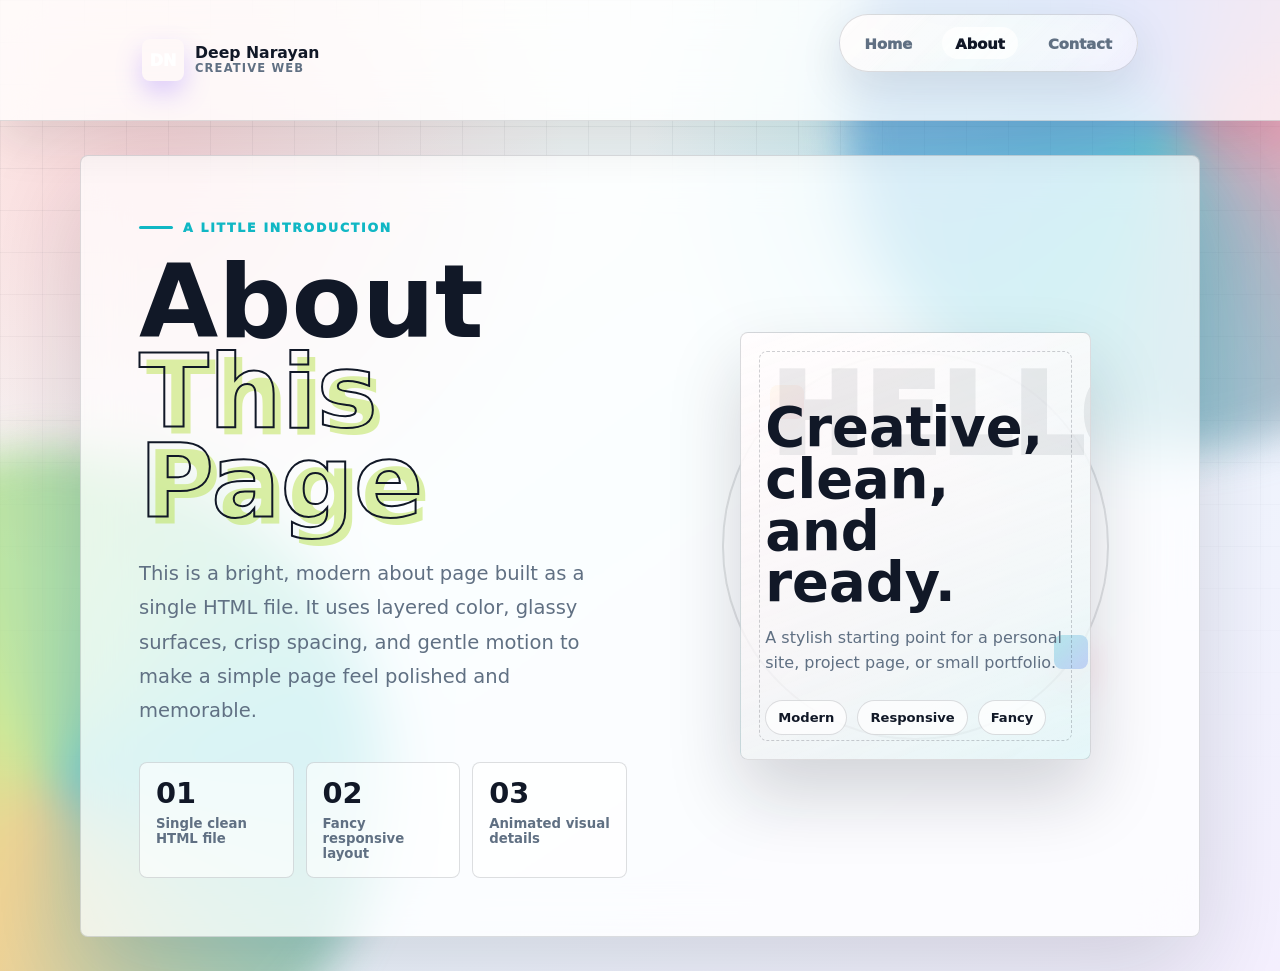
==== about.html @ 9acb0575 "Main header added on About and Contact page" ====
<!DOCTYPE html>
<html lang="en">
<head>
  <meta charset="UTF-8" />
  <meta name="viewport" content="width=device-width, initial-scale=1.0" />
  <title>About</title>
  <style>
    :root {
      --ink: #111827;
      --muted: #607083;
      --paper: #fffaf2;
      --rose: #ff5f7e;
      --cyan: #10b7c4;
      --lime: #b6df45;
      --amber: #f6b13d;
      --indigo: #5b67f1;
      --line: rgba(17, 24, 39, 0.14);
    }

    * {
      box-sizing: border-box;
    }

    body {
      margin: 0;
      min-height: 100vh;
      color: var(--ink);
      font-family: Inter, ui-sans-serif, system-ui, -apple-system, BlinkMacSystemFont, "Segoe UI", sans-serif;
      background:
        radial-gradient(circle at 12% 18%, rgba(255, 95, 126, 0.22), transparent 30%),
        radial-gradient(circle at 82% 12%, rgba(16, 183, 196, 0.24), transparent 30%),
        linear-gradient(145deg, #fffaf2 0%, #eefaff 48%, #f5f0ff 100%);
      overflow-x: hidden;
    }

    .page {
      position: relative;
      min-height: 100vh;
      padding: 34px;
      isolation: isolate;
    }

    .site-header {
      position: sticky;
      top: 0;
      z-index: 20;
      width: 100vw;
      margin: -34px calc(50% - 50vw) 34px;
      display: flex;
      align-items: center;
      justify-content: space-between;
      gap: 18px;
      padding: 14px max(22px, calc((100vw - 1040px) / 2 + 22px));
      border-bottom: 1px solid rgba(16, 24, 33, 0.14);
      background: rgba(255, 255, 255, 0.76);
      box-shadow: 0 18px 50px rgba(16, 24, 33, 0.12);
      backdrop-filter: blur(20px);
      transition: padding 220ms ease, background 220ms ease, box-shadow 220ms ease;
    }

    .site-header.is-scrolled {
      padding-top: 8px;
      padding-bottom: 8px;
      background: rgba(255, 255, 255, 0.88);
      box-shadow: 0 12px 34px rgba(16, 24, 33, 0.10);
    }

    .site-header.is-scrolled .logo-mark {
      width: 36px;
      height: 36px;
    }

    .site-header.is-scrolled .main-nav a {
      min-height: 34px;
    }

    .logo {
      display: inline-flex;
      align-items: center;
      gap: 11px;
      color: var(--ink);
      font-weight: 950;
      text-decoration: none;
      white-space: nowrap;
    }

    .logo-mark {
      width: 42px;
      height: 42px;
      display: grid;
      place-items: center;
      border-radius: 8px;
      color: #ffffff;
      font-size: 1rem;
      font-weight: 950;
      background:
        linear-gradient(135deg, rgba(255, 255, 255, 0.28), transparent 46%),
        linear-gradient(135deg, var(--coral), var(--plum));
      box-shadow: 0 12px 26px rgba(124, 77, 255, 0.26);
    }

    .logo-text {
      display: grid;
      gap: 2px;
      line-height: 1;
    }

    .logo-text strong {
      font-size: 0.98rem;
    }

    .logo-text span {
      color: var(--muted);
      font-size: 0.72rem;
      font-weight: 800;
      letter-spacing: 0.10em;
      text-transform: uppercase;
    }

    .main-nav {
      position: relative;
      display: flex;
      align-items: center;
      gap: 7px;
      padding: 7px;
      border-radius: 999px;
      background:
        linear-gradient(135deg, rgba(255, 255, 255, 0.88), rgba(255, 255, 255, 0.52)),
        linear-gradient(135deg, rgba(255, 107, 95, 0.12), rgba(17, 166, 154, 0.12), rgba(124, 77, 255, 0.12));
    }

    .main-nav a {
      position: relative;
      z-index: 1;
      display: inline-flex;
      align-items: center;
      justify-content: center;
      min-height: 42px;
      padding: 0 18px;
      border-radius: 999px;
      color: var(--muted);
      font-size: 0.92rem;
      font-weight: 950;
      text-decoration: none;
      overflow: hidden;
      transition: color 180ms ease, transform 180ms ease, min-height 220ms ease;
    }

    .main-nav a::before {
      content: "";
      position: absolute;
      inset: 5px;
      z-index: -1;
      border-radius: inherit;
      background: rgba(255, 255, 255, 0.72);
      opacity: 0;
      transform: scale(0.78);
      transition: opacity 180ms ease, transform 180ms ease;
    }

    .main-nav a::after {
      content: "";
      position: absolute;
      left: 50%;
      bottom: 7px;
      width: 18px;
      height: 3px;
      border-radius: 999px;
      background: linear-gradient(90deg, var(--coral), var(--gold), var(--teal));
      opacity: 0;
      transform: translateX(-50%) scaleX(0.35);
      transition: opacity 180ms ease, transform 180ms ease;
    }

    .main-nav a:hover {
      color: var(--ink);
      transform: translateY(-2px);
    }

    .main-nav a:hover::before,
    .main-nav a.active::before {
      opacity: 1;
      transform: scale(1);
    }

    .main-nav a:hover::after,
    .main-nav a.active::after {
      opacity: 1;
      transform: translateX(-50%) scaleX(1);
    }

    .main-nav a.active {
      color: var(--ink);
    }

    .page::before {
      content: "";
      position: fixed;
      inset: 0;
      z-index: -3;
      background-image:
        linear-gradient(rgba(17, 24, 39, 0.06) 1px, transparent 1px),
        linear-gradient(90deg, rgba(17, 24, 39, 0.06) 1px, transparent 1px);
      background-size: 42px 42px;
      mask-image: linear-gradient(to bottom, black, transparent 88%);
    }

    .glow {
      position: fixed;
      z-index: -2;
      width: 52vw;
      min-width: 420px;
      height: 52vw;
      min-height: 420px;
      border-radius: 50%;
      filter: blur(22px);
      opacity: 0.55;
      animation: pulse 8s ease-in-out infinite;
    }

    .glow.one {
      top: -24%;
      right: -18%;
      background: conic-gradient(from 90deg, var(--rose), var(--cyan), var(--indigo), var(--rose));
    }

    .glow.two {
      left: -22%;
      bottom: -24%;
      background: conic-gradient(from 200deg, var(--amber), var(--lime), var(--cyan), var(--amber));
      animation-delay: -3s;
    }

    .wrap {
      width: min(1120px, 100%);
      margin: 0 auto;
    }

    nav {
      display: flex;
      align-items: center;
      justify-content: space-between;
      gap: 18px;
      margin-bottom: 34px;
      padding: 14px 16px;
      border: 1px solid var(--line);
      border-radius: 8px;
      background: rgba(255, 255, 255, 0.66);
      backdrop-filter: blur(18px);
      box-shadow: 0 16px 46px rgba(17, 24, 39, 0.10);
    }

    .brand {
      display: inline-flex;
      align-items: center;
      gap: 10px;
      font-weight: 950;
      text-decoration: none;
      color: var(--ink);
    }

    .mark {
      width: 36px;
      height: 36px;
      display: grid;
      place-items: center;
      border-radius: 8px;
      color: white;
      background: linear-gradient(135deg, var(--rose), var(--indigo));
      box-shadow: 0 10px 24px rgba(91, 103, 241, 0.28);
    }

    .nav-link {
      color: var(--muted);
      font-weight: 800;
      text-decoration: none;
    }

    .hero {
      display: grid;
      grid-template-columns: 1.04fr 0.96fr;
      gap: clamp(26px, 5vw, 72px);
      align-items: center;
      min-height: calc(100vh - 136px);
      padding: clamp(24px, 5vw, 58px);
      border: 1px solid var(--line);
      border-radius: 8px;
      background: rgba(255, 255, 255, 0.72);
      box-shadow: 0 34px 100px rgba(17, 24, 39, 0.16);
      backdrop-filter: blur(24px);
    }

    .eyebrow {
      display: inline-flex;
      align-items: center;
      gap: 10px;
      margin: 0 0 22px;
      color: var(--cyan);
      font-size: 0.78rem;
      font-weight: 950;
      letter-spacing: 0.14em;
      text-transform: uppercase;
    }

    .eyebrow::before {
      content: "";
      width: 34px;
      height: 3px;
      border-radius: 999px;
      background: currentColor;
    }

    h1 {
      margin: 0;
      max-width: 700px;
      font-size: clamp(3.4rem, 8vw, 7.7rem);
      line-height: 0.88;
      letter-spacing: 0;
    }

    h1 span {
      display: block;
      color: transparent;
      -webkit-text-stroke: 2px var(--ink);
      text-shadow: 7px 7px 0 rgba(182, 223, 69, 0.48);
    }

    .lead {
      max-width: 620px;
      margin: 30px 0 0;
      color: var(--muted);
      font-size: clamp(1rem, 1.7vw, 1.22rem);
      line-height: 1.75;
    }

    .stats {
      display: grid;
      grid-template-columns: repeat(3, 1fr);
      gap: 12px;
      margin-top: 34px;
      max-width: 590px;
    }

    .stat {
      min-height: 92px;
      padding: 16px;
      border: 1px solid var(--line);
      border-radius: 8px;
      background: rgba(255, 255, 255, 0.62);
    }

    .stat strong {
      display: block;
      font-size: 1.8rem;
      line-height: 1;
    }

    .stat span {
      display: block;
      margin-top: 8px;
      color: var(--muted);
      font-size: 0.83rem;
      font-weight: 700;
    }

    .portrait {
      position: relative;
      min-height: 500px;
      display: grid;
      place-items: center;
    }

    .orbital {
      position: absolute;
      width: min(86%, 420px);
      aspect-ratio: 1;
      border: 2px solid rgba(17, 24, 39, 0.12);
      border-radius: 50%;
      animation: rotate 18s linear infinite;
    }

    .orbital::before,
    .orbital::after {
      content: "";
      position: absolute;
      width: 34px;
      height: 34px;
      border-radius: 8px;
      background: linear-gradient(135deg, var(--amber), var(--rose));
      box-shadow: 0 16px 34px rgba(255, 95, 126, 0.24);
    }

    .orbital::before {
      top: 8%;
      left: 12%;
    }

    .orbital::after {
      right: 5%;
      bottom: 18%;
      background: linear-gradient(135deg, var(--cyan), var(--indigo));
    }

    .profile {
      position: relative;
      width: min(78%, 360px);
      aspect-ratio: 0.82;
      padding: 24px;
      border: 1px solid var(--line);
      border-radius: 8px;
      background:
        linear-gradient(160deg, rgba(255, 255, 255, 0.96), rgba(255, 255, 255, 0.58)),
        linear-gradient(135deg, rgba(255, 95, 126, 0.28), rgba(16, 183, 196, 0.26));
      box-shadow: 0 34px 72px rgba(17, 24, 39, 0.18);
      overflow: hidden;
    }

    .profile::before {
      content: "";
      position: absolute;
      inset: 18px;
      border: 1px dashed rgba(17, 24, 39, 0.20);
      border-radius: 8px;
    }

    .profile-content {
      position: relative;
      height: 100%;
      display: flex;
      flex-direction: column;
      justify-content: flex-end;
    }

    .hello {
      position: absolute;
      top: 12px;
      left: 4px;
      font-size: clamp(4.2rem, 11vw, 7rem);
      font-weight: 950;
      line-height: 0.84;
      color: rgba(17, 24, 39, 0.08);
    }

    .profile h2 {
      position: relative;
      margin: 0;
      font-size: clamp(2rem, 5vw, 3.4rem);
      line-height: 0.95;
    }

    .profile p {
      position: relative;
      margin: 16px 0 0;
      color: var(--muted);
      line-height: 1.6;
    }

    .chips {
      display: flex;
      flex-wrap: wrap;
      gap: 10px;
      margin-top: 24px;
    }

    .chip {
      padding: 9px 12px;
      border: 1px solid rgba(17, 24, 39, 0.14);
      border-radius: 999px;
      background: rgba(255, 255, 255, 0.74);
      color: var(--ink);
      font-size: 0.82rem;
      font-weight: 850;
    }

    @keyframes pulse {
      0%, 100% { transform: translate3d(0, 0, 0) scale(1); }
      50% { transform: translate3d(20px, -18px, 0) scale(1.04); }
    }

    @keyframes rotate {
      to { transform: rotate(360deg); }
    }

    @media (max-width: 860px) {
      .page {
        padding: 22px;
      }

      .site-header {
        width: 100vw;
        margin: -22px calc(50% - 50vw) 22px;
        padding: 12px 22px;
      }

      .hero {
        grid-template-columns: 1fr;
        min-height: auto;
      }

      .portrait {
        order: -1;
        min-height: 360px;
      }
    }

    @media (max-width: 560px) {

      .site-header {
        align-items: stretch;
        flex-direction: column;
      }

      .main-nav {
        width: 100%;
        justify-content: space-between;
      }

      .main-nav a {
        flex: 1;
        min-height: 40px;
        padding: 0 10px;
      }
      nav {
        align-items: flex-start;
        flex-direction: column;
      }

      .hero {
        padding: 24px;
      }

      h1 span {
        -webkit-text-stroke-width: 1px;
        text-shadow: 5px 5px 0 rgba(182, 223, 69, 0.48);
      }

      .stats {
        grid-template-columns: 1fr;
      }

      .portrait {
        min-height: 300px;
      }
    }
  </style>
</head>
<body>
  <main class="page">

    <header class="site-header" aria-label="Site header">
      <a class="logo" href="index.html" aria-label="Go to home page">
        <span class="logo-mark">DN</span>
        <span class="logo-text"><strong>Deep Narayan</strong><span>Creative Web</span></span>
      </a>
      <nav class="main-nav" aria-label="Main navigation">
        <a href="index.html">Home</a>
        <a class="active" aria-current="page" href="about.html">About</a>
        <a href="contact.html">Contact</a>
      </nav>
    </header>
    <div class="glow one"></div>
    <div class="glow two"></div>

    <div class="wrap">

      <section class="hero" aria-label="About this page">
        <div class="copy">
          <p class="eyebrow">A little introduction</p>
          <h1>About <span>This Page</span></h1>
          <p class="lead">
            This is a bright, modern about page built as a single HTML file. It uses layered color, glassy surfaces, crisp spacing, and gentle motion to make a simple page feel polished and memorable.
          </p>

          <div class="stats" aria-label="Page highlights">
            <div class="stat"><strong>01</strong><span>Single clean HTML file</span></div>
            <div class="stat"><strong>02</strong><span>Fancy responsive layout</span></div>
            <div class="stat"><strong>03</strong><span>Animated visual details</span></div>
          </div>
        </div>

        <div class="portrait" aria-hidden="true">
          <div class="orbital"></div>
          <div class="profile">
            <div class="profile-content">
              <div class="hello">HELLO</div>
              <h2>Creative, clean, and ready.</h2>
              <p>A stylish starting point for a personal site, project page, or small portfolio.</p>
              <div class="chips">
                <span class="chip">Modern</span>
                <span class="chip">Responsive</span>
                <span class="chip">Fancy</span>
              </div>
            </div>
          </div>
        </div>
      </section>
    </div>
  </main>

  <script>
    const siteHeader = document.querySelector('.site-header');

    function updateHeaderSize() {
      siteHeader.classList.toggle('is-scrolled', window.scrollY > 16);
    }

    updateHeaderSize();
    window.addEventListener('scroll', updateHeaderSize, { passive: true });
  </script>
</body>
</html>
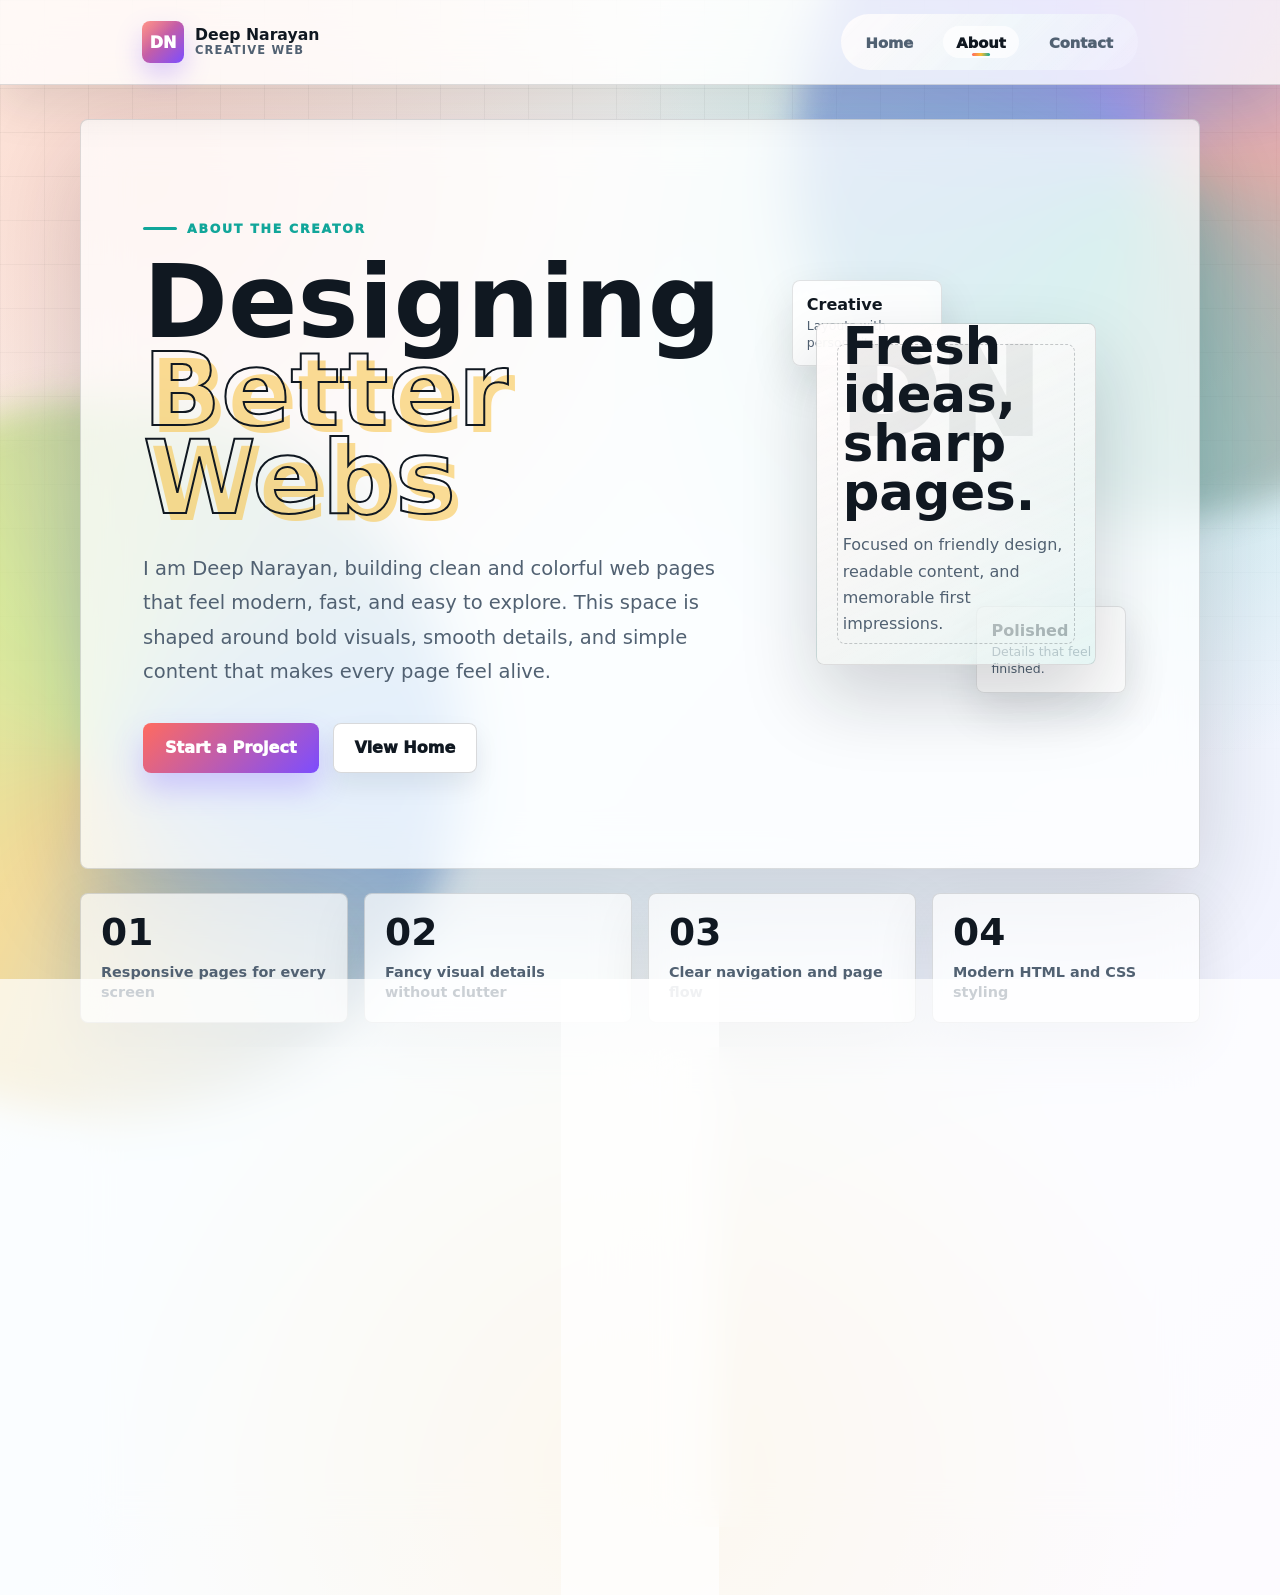
==== commit 4d69addc: "About page redesign" ====
--- a/about.html
+++ b/about.html
@@ -3,22 +3,28 @@
 <head>
   <meta charset="UTF-8" />
   <meta name="viewport" content="width=device-width, initial-scale=1.0" />
-  <title>About</title>
+  <title>About | Deep Narayan</title>
   <style>
     :root {
-      --ink: #111827;
-      --muted: #607083;
-      --paper: #fffaf2;
-      --rose: #ff5f7e;
-      --cyan: #10b7c4;
-      --lime: #b6df45;
-      --amber: #f6b13d;
-      --indigo: #5b67f1;
-      --line: rgba(17, 24, 39, 0.14);
+      --ink: #101821;
+      --muted: #516172;
+      --coral: #ff6b5f;
+      --teal: #11a69a;
+      --gold: #f8bd35;
+      --blue: #2f80ed;
+      --plum: #7c4dff;
+      --leaf: #b6df45;
+      --shadow: rgba(16, 24, 33, 0.18);
+      --line: rgba(16, 24, 33, 0.14);
     }
 
     * {
       box-sizing: border-box;
+    }
+
+    html {
+      min-height: 100%;
+      background: #fff7e8;
     }
 
     body {
@@ -27,9 +33,10 @@
       color: var(--ink);
       font-family: Inter, ui-sans-serif, system-ui, -apple-system, BlinkMacSystemFont, "Segoe UI", sans-serif;
       background:
-        radial-gradient(circle at 12% 18%, rgba(255, 95, 126, 0.22), transparent 30%),
-        radial-gradient(circle at 82% 12%, rgba(16, 183, 196, 0.24), transparent 30%),
-        linear-gradient(145deg, #fffaf2 0%, #eefaff 48%, #f5f0ff 100%);
+        radial-gradient(circle at 12% 12%, rgba(255, 107, 95, 0.22), transparent 30%),
+        radial-gradient(circle at 88% 15%, rgba(17, 166, 154, 0.24), transparent 30%),
+        radial-gradient(circle at 50% 92%, rgba(248, 189, 53, 0.28), transparent 35%),
+        linear-gradient(135deg, #fff8ec 0%, #edf9ff 46%, #f8f1ff 100%);
       overflow-x: hidden;
     }
 
@@ -197,96 +204,58 @@
       content: "";
       position: fixed;
       inset: 0;
+      z-index: -4;
+      background-image:
+        linear-gradient(rgba(16, 24, 33, 0.06) 1px, transparent 1px),
+        linear-gradient(90deg, rgba(16, 24, 33, 0.06) 1px, transparent 1px);
+      background-size: 44px 44px;
+      mask-image: linear-gradient(to bottom, rgba(0, 0, 0, 0.85), transparent 90%);
+    }
+
+    .color-wash {
+      position: fixed;
       z-index: -3;
-      background-image:
-        linear-gradient(rgba(17, 24, 39, 0.06) 1px, transparent 1px),
-        linear-gradient(90deg, rgba(17, 24, 39, 0.06) 1px, transparent 1px);
-      background-size: 42px 42px;
-      mask-image: linear-gradient(to bottom, black, transparent 88%);
-    }
-
-    .glow {
-      position: fixed;
-      z-index: -2;
-      width: 52vw;
-      min-width: 420px;
-      height: 52vw;
-      min-height: 420px;
+      width: 56vw;
+      min-width: 430px;
+      height: 56vw;
+      min-height: 430px;
       border-radius: 50%;
-      filter: blur(22px);
-      opacity: 0.55;
-      animation: pulse 8s ease-in-out infinite;
-    }
-
-    .glow.one {
-      top: -24%;
+      filter: blur(18px);
+      opacity: 0.48;
+      animation: breathe 9s ease-in-out infinite;
+    }
+
+    .color-wash.one {
+      top: -22%;
       right: -18%;
-      background: conic-gradient(from 90deg, var(--rose), var(--cyan), var(--indigo), var(--rose));
-    }
-
-    .glow.two {
-      left: -22%;
+      background: conic-gradient(from 90deg, var(--coral), var(--teal), var(--plum), var(--coral));
+    }
+
+    .color-wash.two {
       bottom: -24%;
-      background: conic-gradient(from 200deg, var(--amber), var(--lime), var(--cyan), var(--amber));
-      animation-delay: -3s;
-    }
-
-    .wrap {
+      left: -20%;
+      background: conic-gradient(from 210deg, var(--gold), var(--leaf), var(--blue), var(--gold));
+      animation-delay: -4s;
+    }
+
+    .about-shell {
       width: min(1120px, 100%);
       margin: 0 auto;
-    }
-
-    nav {
-      display: flex;
+      display: grid;
+      gap: 24px;
+    }
+
+    .hero-panel {
+      display: grid;
+      grid-template-columns: 1.03fr 0.97fr;
+      gap: clamp(28px, 5vw, 70px);
       align-items: center;
-      justify-content: space-between;
-      gap: 18px;
-      margin-bottom: 34px;
-      padding: 14px 16px;
+      min-height: calc(100vh - 150px);
+      padding: clamp(28px, 5vw, 62px);
       border: 1px solid var(--line);
       border-radius: 8px;
-      background: rgba(255, 255, 255, 0.66);
-      backdrop-filter: blur(18px);
-      box-shadow: 0 16px 46px rgba(17, 24, 39, 0.10);
-    }
-
-    .brand {
-      display: inline-flex;
-      align-items: center;
-      gap: 10px;
-      font-weight: 950;
-      text-decoration: none;
-      color: var(--ink);
-    }
-
-    .mark {
-      width: 36px;
-      height: 36px;
-      display: grid;
-      place-items: center;
-      border-radius: 8px;
-      color: white;
-      background: linear-gradient(135deg, var(--rose), var(--indigo));
-      box-shadow: 0 10px 24px rgba(91, 103, 241, 0.28);
-    }
-
-    .nav-link {
-      color: var(--muted);
-      font-weight: 800;
-      text-decoration: none;
-    }
-
-    .hero {
-      display: grid;
-      grid-template-columns: 1.04fr 0.96fr;
-      gap: clamp(26px, 5vw, 72px);
-      align-items: center;
-      min-height: calc(100vh - 136px);
-      padding: clamp(24px, 5vw, 58px);
-      border: 1px solid var(--line);
-      border-radius: 8px;
-      background: rgba(255, 255, 255, 0.72);
-      box-shadow: 0 34px 100px rgba(17, 24, 39, 0.16);
+      background: rgba(255, 255, 255, 0.74);
+      box-shadow: 0 34px 100px var(--shadow);
       backdrop-filter: blur(24px);
     }
 
@@ -295,7 +264,7 @@
       align-items: center;
       gap: 10px;
       margin: 0 0 22px;
-      color: var(--cyan);
+      color: var(--teal);
       font-size: 0.78rem;
       font-weight: 950;
       letter-spacing: 0.14em;
@@ -312,9 +281,9 @@
 
     h1 {
       margin: 0;
-      max-width: 700px;
-      font-size: clamp(3.4rem, 8vw, 7.7rem);
-      line-height: 0.88;
+      max-width: 720px;
+      font-size: clamp(3.7rem, 8vw, 7.8rem);
+      line-height: 0.86;
       letter-spacing: 0;
     }
 
@@ -322,7 +291,7 @@
       display: block;
       color: transparent;
       -webkit-text-stroke: 2px var(--ink);
-      text-shadow: 7px 7px 0 rgba(182, 223, 69, 0.48);
+      text-shadow: 7px 7px 0 rgba(248, 189, 53, 0.52);
     }
 
     .lead {
@@ -333,152 +302,256 @@
       line-height: 1.75;
     }
 
-    .stats {
-      display: grid;
-      grid-template-columns: repeat(3, 1fr);
-      gap: 12px;
+    .actions {
+      display: flex;
+      flex-wrap: wrap;
+      gap: 14px;
       margin-top: 34px;
-      max-width: 590px;
-    }
-
-    .stat {
-      min-height: 92px;
-      padding: 16px;
-      border: 1px solid var(--line);
+    }
+
+    .button {
+      display: inline-flex;
+      align-items: center;
+      justify-content: center;
+      min-height: 50px;
+      padding: 0 22px;
+      border: 0;
       border-radius: 8px;
-      background: rgba(255, 255, 255, 0.62);
-    }
-
-    .stat strong {
-      display: block;
-      font-size: 1.8rem;
-      line-height: 1;
-    }
-
-    .stat span {
-      display: block;
-      margin-top: 8px;
-      color: var(--muted);
-      font-size: 0.83rem;
-      font-weight: 700;
-    }
-
-    .portrait {
+      color: #ffffff;
+      font-weight: 950;
+      text-decoration: none;
+      background: linear-gradient(135deg, var(--coral), var(--plum));
+      box-shadow: 0 16px 30px rgba(124, 77, 255, 0.25);
+      transition: transform 180ms ease, box-shadow 180ms ease;
+    }
+
+    .button:hover {
+      transform: translateY(-3px);
+      box-shadow: 0 22px 40px rgba(124, 77, 255, 0.30);
+    }
+
+    .button.secondary {
+      color: var(--ink);
+      background: #ffffff;
+      box-shadow: inset 0 0 0 1px rgba(16, 24, 33, 0.16), 0 12px 24px rgba(16, 24, 33, 0.08);
+    }
+
+    .visual-card {
       position: relative;
-      min-height: 500px;
+      min-height: 510px;
       display: grid;
       place-items: center;
     }
 
-    .orbital {
-      position: absolute;
-      width: min(86%, 420px);
-      aspect-ratio: 1;
-      border: 2px solid rgba(17, 24, 39, 0.12);
-      border-radius: 50%;
-      animation: rotate 18s linear infinite;
-    }
-
-    .orbital::before,
-    .orbital::after {
-      content: "";
-      position: absolute;
-      width: 34px;
-      height: 34px;
-      border-radius: 8px;
-      background: linear-gradient(135deg, var(--amber), var(--rose));
-      box-shadow: 0 16px 34px rgba(255, 95, 126, 0.24);
-    }
-
-    .orbital::before {
-      top: 8%;
-      left: 12%;
-    }
-
-    .orbital::after {
-      right: 5%;
-      bottom: 18%;
-      background: linear-gradient(135deg, var(--cyan), var(--indigo));
-    }
-
-    .profile {
+    .portrait-card {
       position: relative;
-      width: min(78%, 360px);
+      width: min(82%, 380px);
       aspect-ratio: 0.82;
-      padding: 24px;
+      padding: 26px;
       border: 1px solid var(--line);
       border-radius: 8px;
       background:
-        linear-gradient(160deg, rgba(255, 255, 255, 0.96), rgba(255, 255, 255, 0.58)),
-        linear-gradient(135deg, rgba(255, 95, 126, 0.28), rgba(16, 183, 196, 0.26));
-      box-shadow: 0 34px 72px rgba(17, 24, 39, 0.18);
+        linear-gradient(155deg, rgba(255, 255, 255, 0.96), rgba(255, 255, 255, 0.58)),
+        linear-gradient(135deg, rgba(255, 107, 95, 0.26), rgba(17, 166, 154, 0.26));
+      box-shadow: 0 34px 76px rgba(16, 24, 33, 0.18);
       overflow: hidden;
     }
 
-    .profile::before {
+    .portrait-card::before {
       content: "";
       position: absolute;
-      inset: 18px;
-      border: 1px dashed rgba(17, 24, 39, 0.20);
+      inset: 20px;
+      border: 1px dashed rgba(16, 24, 33, 0.22);
       border-radius: 8px;
     }
 
-    .profile-content {
+    .portrait-card::after {
+      content: "DN";
+      position: absolute;
+      top: 20px;
+      left: 22px;
+      color: rgba(16, 24, 33, 0.07);
+      font-size: clamp(5rem, 10vw, 7.5rem);
+      font-weight: 950;
+      line-height: 0.85;
+    }
+
+    .portrait-content {
       position: relative;
+      z-index: 1;
       height: 100%;
       display: flex;
       flex-direction: column;
       justify-content: flex-end;
     }
 
-    .hello {
-      position: absolute;
-      top: 12px;
-      left: 4px;
-      font-size: clamp(4.2rem, 11vw, 7rem);
-      font-weight: 950;
-      line-height: 0.84;
-      color: rgba(17, 24, 39, 0.08);
-    }
-
-    .profile h2 {
-      position: relative;
+    .portrait-content h2 {
       margin: 0;
-      font-size: clamp(2rem, 5vw, 3.4rem);
+      font-size: clamp(2rem, 4vw, 3.25rem);
       line-height: 0.95;
     }
 
-    .profile p {
-      position: relative;
+    .portrait-content p {
       margin: 16px 0 0;
       color: var(--muted);
-      line-height: 1.6;
-    }
-
-    .chips {
+      line-height: 1.65;
+    }
+
+    .floating-note {
+      position: absolute;
+      width: 150px;
+      padding: 14px;
+      border: 1px solid rgba(16, 24, 33, 0.12);
+      border-radius: 8px;
+      background: rgba(255, 255, 255, 0.78);
+      box-shadow: 0 18px 42px rgba(16, 24, 33, 0.12);
+      backdrop-filter: blur(16px);
+      animation: lift 6s ease-in-out infinite;
+    }
+
+    .floating-note strong,
+    .floating-note span {
+      display: block;
+    }
+
+    .floating-note span {
+      margin-top: 4px;
+      color: var(--muted);
+      font-size: 0.78rem;
+      line-height: 1.35;
+    }
+
+    .floating-note.one {
+      top: 8%;
+      left: 2%;
+    }
+
+    .floating-note.two {
+      right: 0;
+      bottom: 11%;
+      animation-delay: -2.5s;
+    }
+
+    .stats-grid,
+    .story-grid {
+      display: grid;
+      gap: 16px;
+    }
+
+    .stats-grid {
+      grid-template-columns: repeat(4, 1fr);
+    }
+
+    .stat,
+    .story-card,
+    .skill-card {
+      border: 1px solid var(--line);
+      border-radius: 8px;
+      background: rgba(255, 255, 255, 0.70);
+      box-shadow: 0 20px 58px rgba(16, 24, 33, 0.10);
+      backdrop-filter: blur(18px);
+    }
+
+    .stat {
+      min-height: 128px;
+      padding: 20px;
+    }
+
+    .stat strong {
+      display: block;
+      font-size: 2.35rem;
+      line-height: 1;
+    }
+
+    .stat span {
+      display: block;
+      margin-top: 10px;
+      color: var(--muted);
+      font-size: 0.9rem;
+      font-weight: 800;
+      line-height: 1.4;
+    }
+
+    .story-grid {
+      grid-template-columns: 1fr 1fr;
+      margin-bottom: 34px;
+    }
+
+    .story-card,
+    .skill-card {
+      padding: clamp(22px, 3vw, 30px);
+    }
+
+    .section-title {
+      margin: 0;
+      font-size: clamp(1.7rem, 3vw, 2.5rem);
+      line-height: 1.05;
+    }
+
+    .story-card p,
+    .skill-card p {
+      margin: 18px 0 0;
+      color: var(--muted);
+      line-height: 1.72;
+    }
+
+    .timeline {
+      display: grid;
+      gap: 16px;
+      margin-top: 24px;
+    }
+
+    .timeline-item {
+      display: grid;
+      grid-template-columns: auto 1fr;
+      gap: 13px;
+      align-items: start;
+    }
+
+    .dot {
+      width: 14px;
+      height: 14px;
+      margin-top: 5px;
+      border-radius: 50%;
+      background: linear-gradient(135deg, var(--coral), var(--teal));
+      box-shadow: 0 0 0 6px rgba(17, 166, 154, 0.12);
+    }
+
+    .timeline-item strong,
+    .timeline-item span {
+      display: block;
+    }
+
+    .timeline-item span {
+      margin-top: 5px;
+      color: var(--muted);
+      line-height: 1.55;
+    }
+
+    .skill-tags {
       display: flex;
       flex-wrap: wrap;
       gap: 10px;
       margin-top: 24px;
     }
 
-    .chip {
-      padding: 9px 12px;
-      border: 1px solid rgba(17, 24, 39, 0.14);
+    .skill-tags span {
+      padding: 10px 13px;
+      border: 1px solid rgba(16, 24, 33, 0.12);
       border-radius: 999px;
-      background: rgba(255, 255, 255, 0.74);
-      color: var(--ink);
-      font-size: 0.82rem;
-      font-weight: 850;
-    }
-
-    @keyframes pulse {
+      background: rgba(255, 255, 255, 0.76);
+      font-size: 0.86rem;
+      font-weight: 900;
+    }
+
+    @keyframes breathe {
       0%, 100% { transform: translate3d(0, 0, 0) scale(1); }
-      50% { transform: translate3d(20px, -18px, 0) scale(1.04); }
-    }
-
-    @keyframes rotate {
-      to { transform: rotate(360deg); }
+      50% { transform: translate3d(22px, -18px, 0) scale(1.04); }
+    }
+
+    @keyframes lift {
+      0%, 100% { transform: translateY(0) rotate(-2deg); }
+      50% { transform: translateY(-16px) rotate(2deg); }
     }
 
     @media (max-width: 860px) {
@@ -492,19 +565,26 @@
         padding: 12px 22px;
       }
 
-      .hero {
+      .hero-panel,
+      .story-grid {
         grid-template-columns: 1fr;
+      }
+
+      .hero-panel {
         min-height: auto;
       }
 
-      .portrait {
+      .visual-card {
         order: -1;
-        min-height: 360px;
+        min-height: 390px;
+      }
+
+      .stats-grid {
+        grid-template-columns: repeat(2, 1fr);
       }
     }
 
     @media (max-width: 560px) {
-
       .site-header {
         align-items: stretch;
         flex-direction: column;
@@ -520,32 +600,39 @@
         min-height: 40px;
         padding: 0 10px;
       }
-      nav {
-        align-items: flex-start;
-        flex-direction: column;
-      }
-
-      .hero {
+
+      .hero-panel {
         padding: 24px;
       }
 
       h1 span {
         -webkit-text-stroke-width: 1px;
-        text-shadow: 5px 5px 0 rgba(182, 223, 69, 0.48);
-      }
-
-      .stats {
+        text-shadow: 5px 5px 0 rgba(248, 189, 53, 0.52);
+      }
+
+      .actions,
+      .stats-grid {
         grid-template-columns: 1fr;
       }
 
-      .portrait {
+      .button {
+        width: 100%;
+      }
+
+      .floating-note {
+        display: none;
+      }
+
+      .visual-card {
         min-height: 300px;
       }
     }
   </style>
 </head>
 <body>
-  <main class="page">
+  <main class="page" aria-label="About Deep Narayan">
+    <div class="color-wash one"></div>
+    <div class="color-wash two"></div>
 
     <header class="site-header" aria-label="Site header">
       <a class="logo" href="index.html" aria-label="Go to home page">
@@ -554,45 +641,71 @@
       </a>
       <nav class="main-nav" aria-label="Main navigation">
         <a href="index.html">Home</a>
-        <a class="active" aria-current="page" href="about.html">About</a>
+        <a class="active" href="about.html" aria-current="page">About</a>
         <a href="contact.html">Contact</a>
       </nav>
     </header>
-    <div class="glow one"></div>
-    <div class="glow two"></div>
-
-    <div class="wrap">
-
-      <section class="hero" aria-label="About this page">
-        <div class="copy">
-          <p class="eyebrow">A little introduction</p>
-          <h1>About <span>This Page</span></h1>
+
+    <div class="about-shell">
+      <section class="hero-panel">
+        <div class="about-copy">
+          <p class="eyebrow">About the creator</p>
+          <h1>Designing <span>Better Webs</span></h1>
           <p class="lead">
-            This is a bright, modern about page built as a single HTML file. It uses layered color, glassy surfaces, crisp spacing, and gentle motion to make a simple page feel polished and memorable.
+            I am Deep Narayan, building clean and colorful web pages that feel modern, fast, and easy to explore. This space is shaped around bold visuals, smooth details, and simple content that makes every page feel alive.
           </p>
-
-          <div class="stats" aria-label="Page highlights">
-            <div class="stat"><strong>01</strong><span>Single clean HTML file</span></div>
-            <div class="stat"><strong>02</strong><span>Fancy responsive layout</span></div>
-            <div class="stat"><strong>03</strong><span>Animated visual details</span></div>
+          <div class="actions">
+            <a class="button" href="contact.html">Start a Project</a>
+            <a class="button secondary" href="index.html">View Home</a>
           </div>
         </div>
 
-        <div class="portrait" aria-hidden="true">
-          <div class="orbital"></div>
-          <div class="profile">
-            <div class="profile-content">
-              <div class="hello">HELLO</div>
-              <h2>Creative, clean, and ready.</h2>
-              <p>A stylish starting point for a personal site, project page, or small portfolio.</p>
-              <div class="chips">
-                <span class="chip">Modern</span>
-                <span class="chip">Responsive</span>
-                <span class="chip">Fancy</span>
-              </div>
+        <div class="visual-card" aria-hidden="true">
+          <div class="floating-note one"><strong>Creative</strong><span>Layouts with personality.</span></div>
+          <div class="floating-note two"><strong>Polished</strong><span>Details that feel finished.</span></div>
+          <div class="portrait-card">
+            <div class="portrait-content">
+              <h2>Fresh ideas, sharp pages.</h2>
+              <p>Focused on friendly design, readable content, and memorable first impressions.</p>
             </div>
           </div>
         </div>
+      </section>
+
+      <section class="stats-grid" aria-label="Highlights">
+        <div class="stat"><strong>01</strong><span>Responsive pages for every screen</span></div>
+        <div class="stat"><strong>02</strong><span>Fancy visual details without clutter</span></div>
+        <div class="stat"><strong>03</strong><span>Clear navigation and page flow</span></div>
+        <div class="stat"><strong>04</strong><span>Modern HTML and CSS styling</span></div>
+      </section>
+
+      <section class="story-grid">
+        <article class="story-card">
+          <h2 class="section-title">My Story</h2>
+          <p>
+            I enjoy turning simple ideas into attractive web experiences. A basic page can still feel premium when the spacing, colors, motion, and content all work together.
+          </p>
+          <div class="timeline">
+            <div class="timeline-item"><span class="dot"></span><div><strong>Discover</strong><span>Understand the purpose of the page and what visitors should notice first.</span></div></div>
+            <div class="timeline-item"><span class="dot"></span><div><strong>Design</strong><span>Shape the layout with bold typography, balanced colors, and clean sections.</span></div></div>
+            <div class="timeline-item"><span class="dot"></span><div><strong>Polish</strong><span>Add responsive behavior and subtle animation so the page feels complete.</span></div></div>
+          </div>
+        </article>
+
+        <article class="skill-card">
+          <h2 class="section-title">What I Like Building</h2>
+          <p>
+            Pages that are simple to use but still have character: personal websites, landing pages, portfolios, contact sections, and polished starter sites.
+          </p>
+          <div class="skill-tags" aria-label="Skills and interests">
+            <span>HTML</span>
+            <span>CSS</span>
+            <span>Responsive Design</span>
+            <span>Visual Polish</span>
+            <span>Navigation</span>
+            <span>Creative Layouts</span>
+          </div>
+        </article>
       </section>
     </div>
   </main>
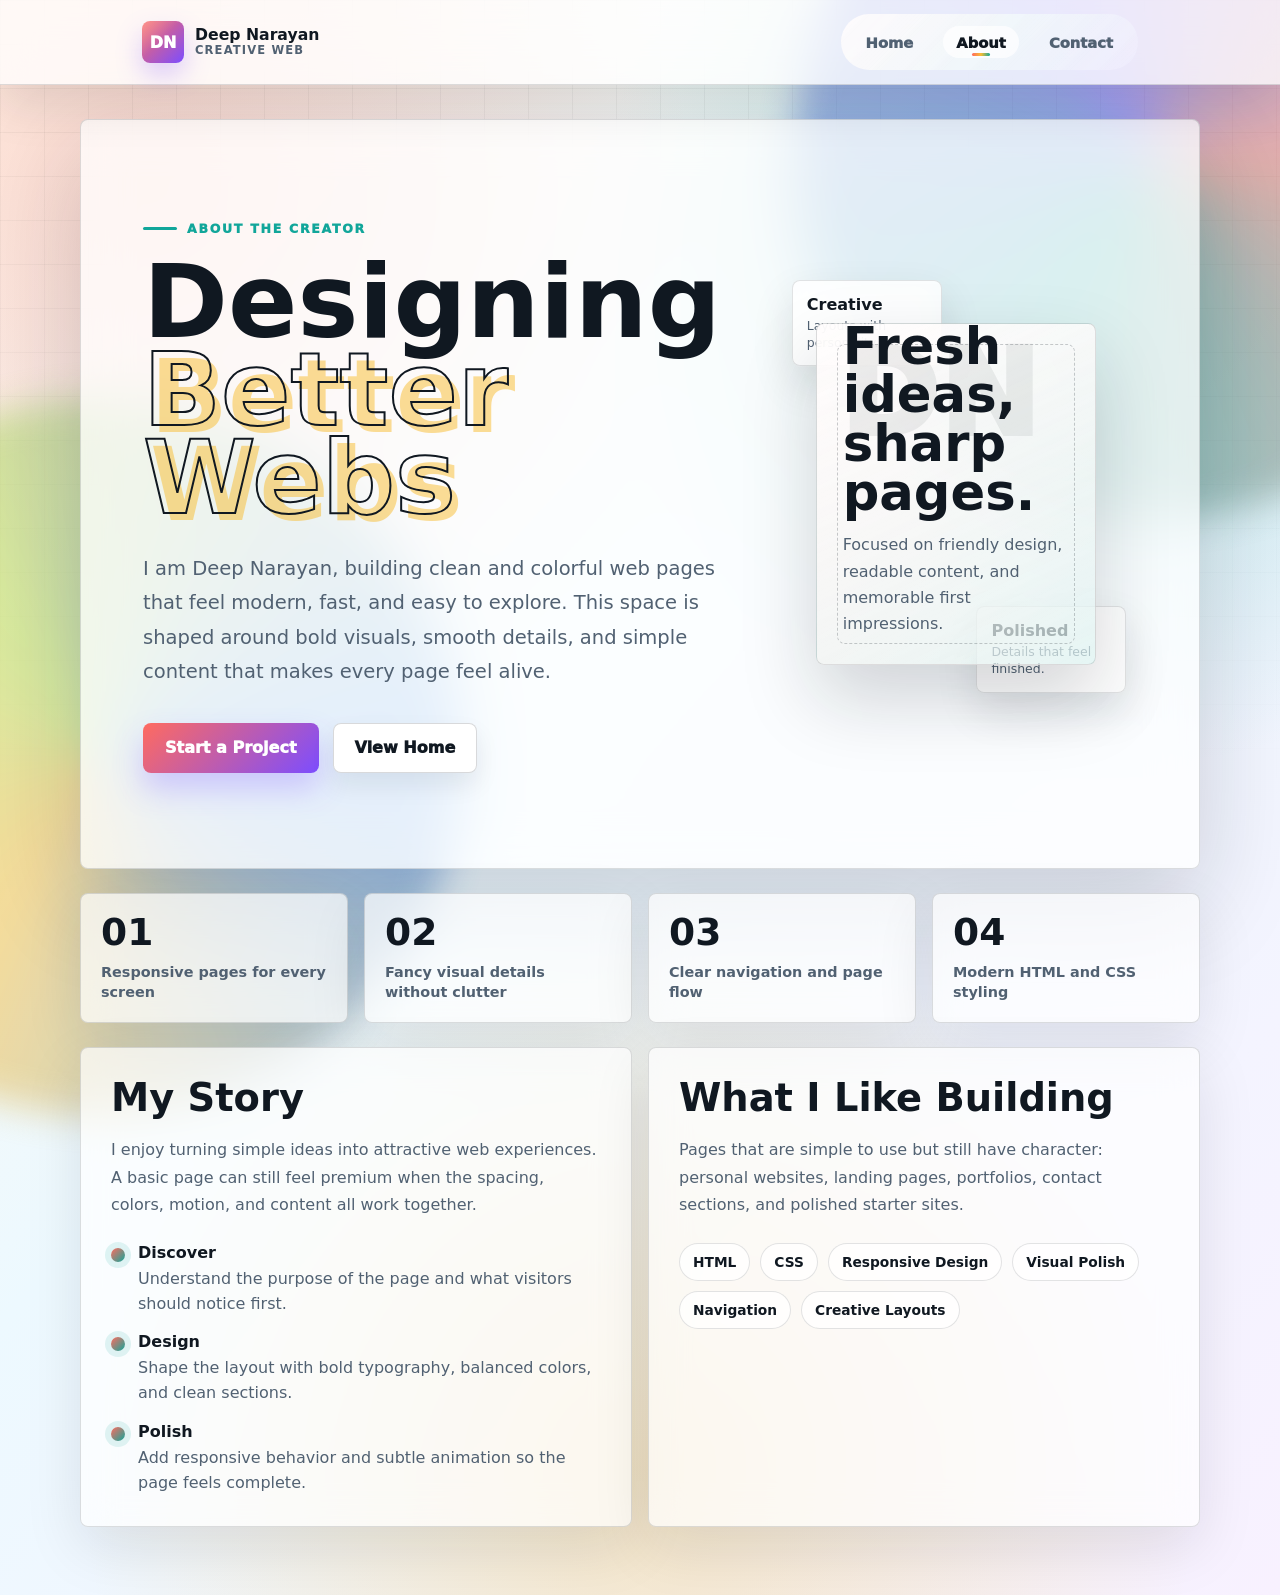
==== commit df4ee5f2: "Home page redesign" ====
--- a/about.html
+++ b/about.html
@@ -634,14 +634,14 @@
     <div class="color-wash one"></div>
     <div class="color-wash two"></div>
 
-    <header class="site-header" aria-label="Site header">
+   <header class="site-header" aria-label="Site header">
       <a class="logo" href="index.html" aria-label="Go to home page">
         <span class="logo-mark">DN</span>
         <span class="logo-text"><strong>Deep Narayan</strong><span>Creative Web</span></span>
       </a>
       <nav class="main-nav" aria-label="Main navigation">
-        <a href="index.html">Home</a>
-        <a class="active" href="about.html" aria-current="page">About</a>
+        <a href="index.html" aria-current="page">Home</a>
+        <a class="active" href="about.html">About</a>
         <a href="contact.html">Contact</a>
       </nav>
     </header>
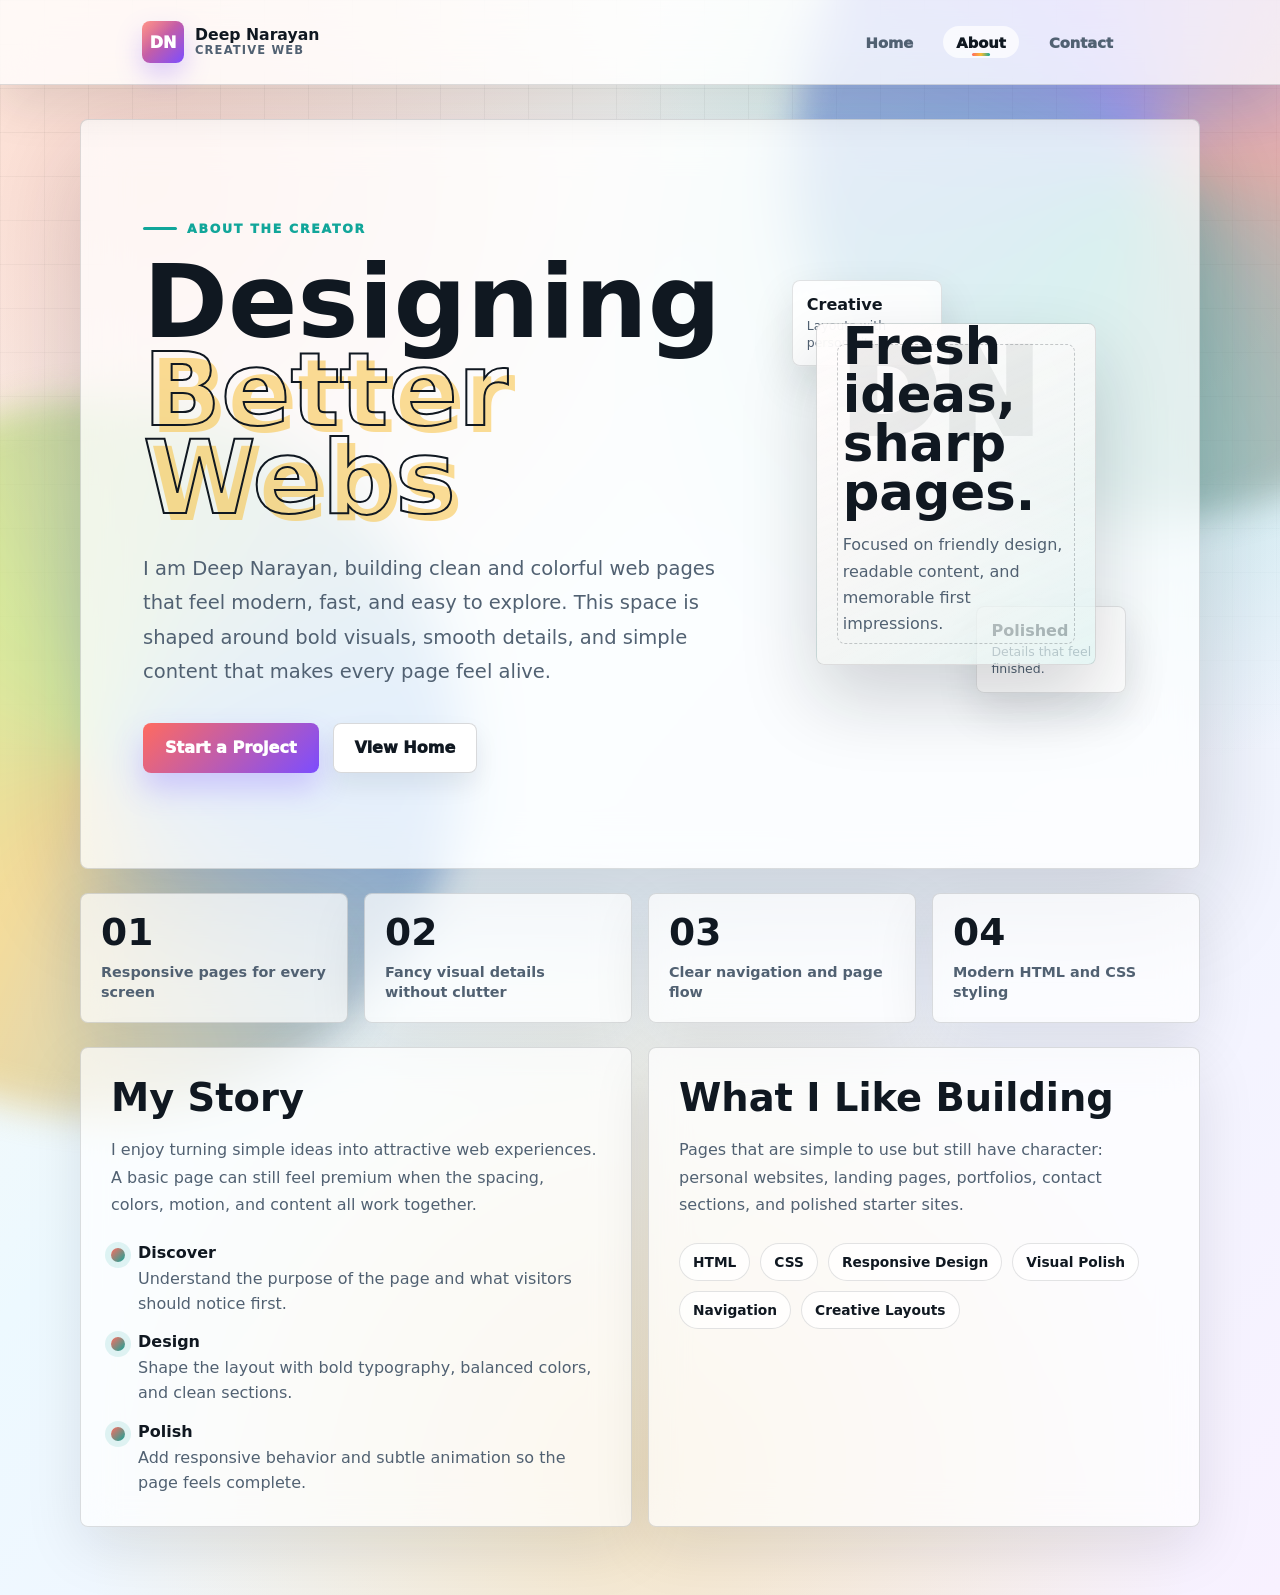
==== commit 2a541637: "About page main menu design" ====
--- a/about.html
+++ b/about.html
@@ -130,10 +130,12 @@
       align-items: center;
       gap: 7px;
       padding: 7px;
-      border-radius: 999px;
-      background:
+      /* 
+        border-radius: 999px;
+        background:
         linear-gradient(135deg, rgba(255, 255, 255, 0.88), rgba(255, 255, 255, 0.52)),
         linear-gradient(135deg, rgba(255, 107, 95, 0.12), rgba(17, 166, 154, 0.12), rgba(124, 77, 255, 0.12));
+         */
     }
 
     .main-nav a {
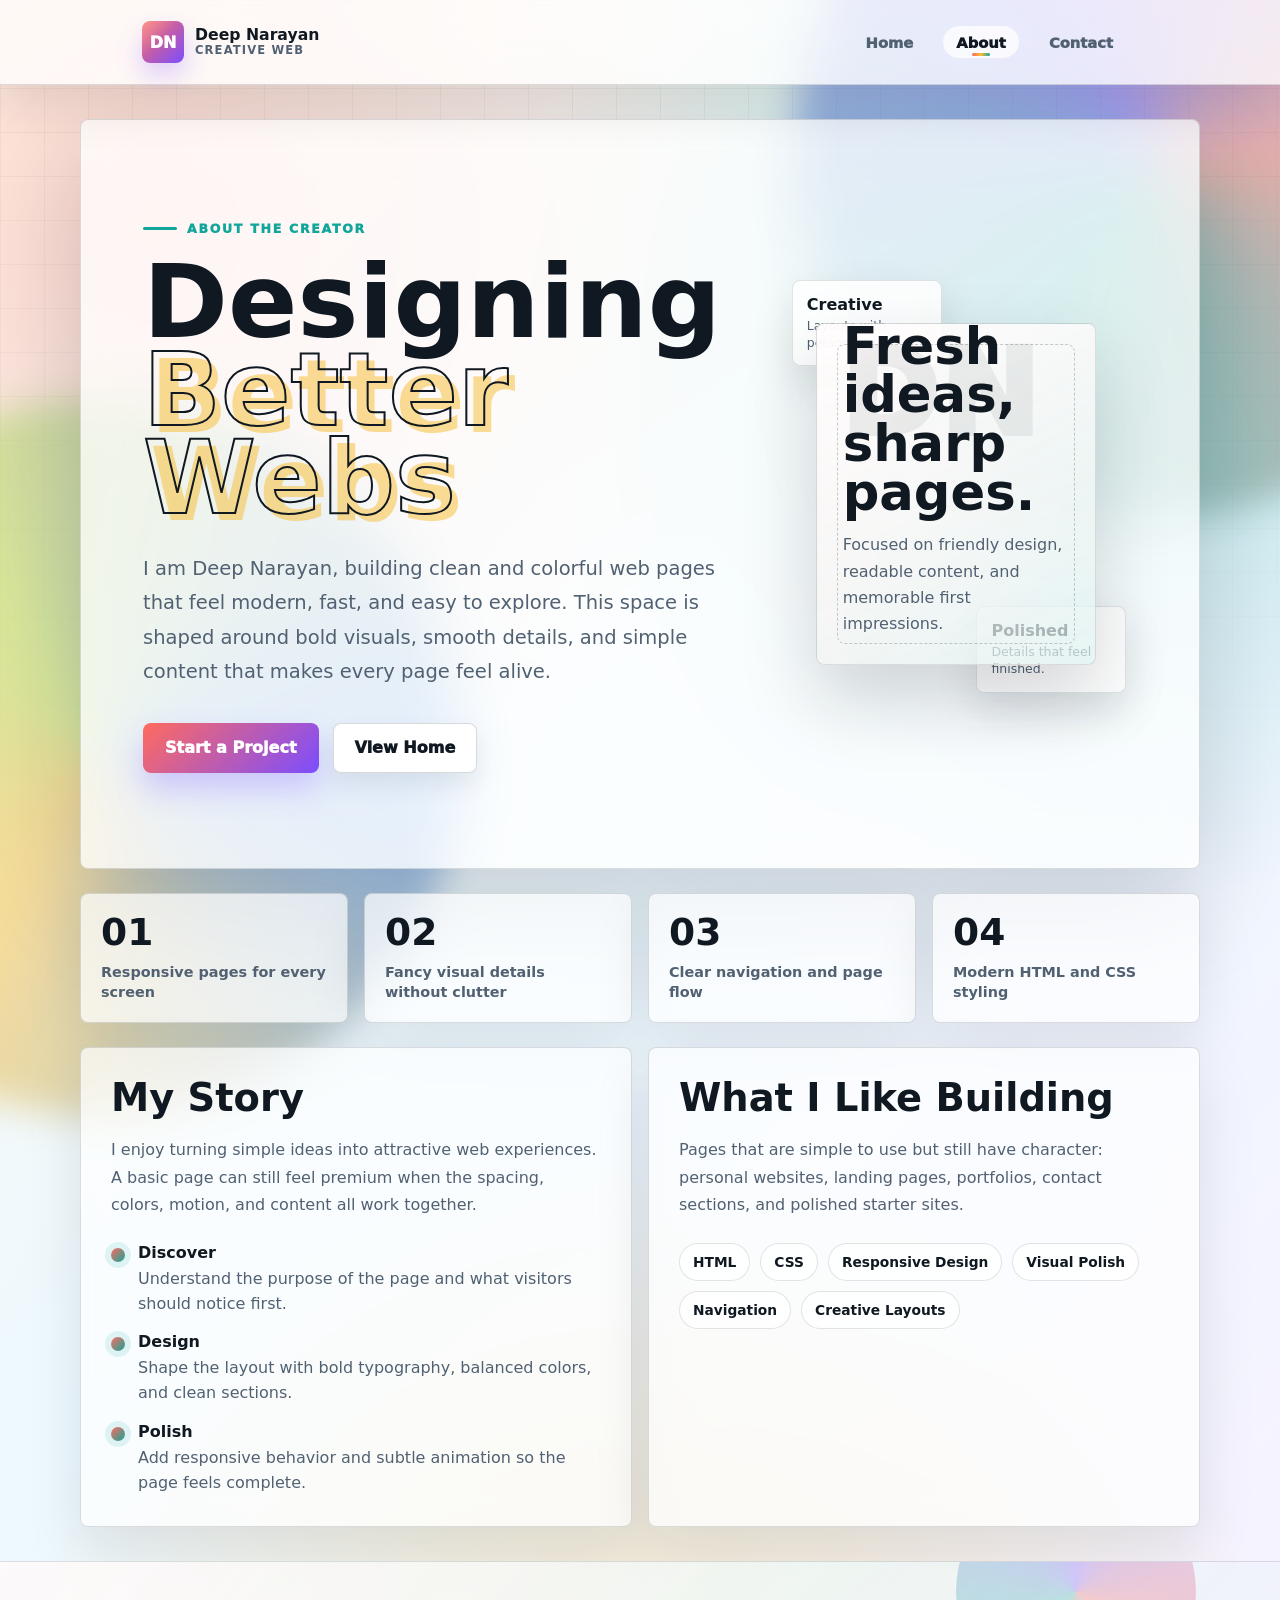
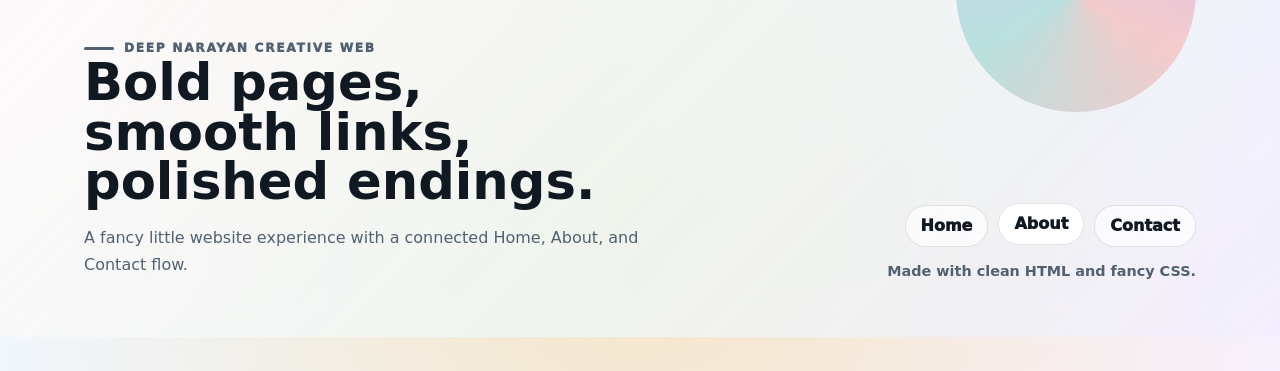
==== commit 07905187: "Home, About and Contact pages footer section added" ====
--- a/about.html
+++ b/about.html
@@ -546,6 +546,119 @@
       font-weight: 900;
     }
 
+    .site-footer {
+      position: relative;
+      width: 100vw;
+      margin-left: calc(50% - 50vw);
+      margin-right: calc(50% - 50vw);
+      padding: clamp(36px, 6vw, 58px) max(24px, calc((100vw - 1160px) / 2 + 24px));
+      overflow: hidden;
+      border-top: 1px solid rgba(16, 24, 33, 0.12);
+      background:
+        linear-gradient(135deg, rgba(255, 255, 255, 0.84), rgba(255, 255, 255, 0.58)),
+        linear-gradient(135deg, rgba(255, 107, 95, 0.18), rgba(17, 166, 154, 0.18), rgba(124, 77, 255, 0.16));
+      backdrop-filter: blur(20px);
+    }
+
+    .site-footer::before {
+      content: "";
+      position: absolute;
+      top: -90px;
+      right: max(24px, calc((100vw - 1160px) / 2 + 24px));
+      width: 240px;
+      height: 240px;
+      border-radius: 50%;
+      background: conic-gradient(from 120deg, rgba(255, 107, 95, 0.36), rgba(17, 166, 154, 0.30), rgba(124, 77, 255, 0.34), rgba(255, 107, 95, 0.36));
+      opacity: 0.82;
+    }
+
+    .footer-inner {
+      position: relative;
+      z-index: 1;
+      display: grid;
+      grid-template-columns: 1.1fr 0.9fr;
+      gap: 28px;
+      align-items: end;
+    }
+
+    .footer-brand {
+      max-width: 560px;
+    }
+
+    .footer-kicker {
+      display: inline-flex;
+      align-items: center;
+      gap: 10px;
+      margin: 0 0 16px;
+      color: var(--teal);
+      font-size: 0.76rem;
+      font-weight: 950;
+      letter-spacing: 0.14em;
+      text-transform: uppercase;
+    }
+
+    .footer-kicker::before {
+      content: "";
+      width: 30px;
+      height: 3px;
+      border-radius: 999px;
+      background: currentColor;
+    }
+
+    .footer-brand h2 {
+      margin: 0;
+      font-size: clamp(2rem, 4vw, 4rem);
+      line-height: 0.96;
+      letter-spacing: 0;
+    }
+
+    .footer-brand p {
+      margin: 18px 0 0;
+      color: var(--muted);
+      line-height: 1.72;
+    }
+
+    .footer-panel {
+      display: grid;
+      gap: 16px;
+      justify-items: end;
+    }
+
+    .footer-links {
+      display: flex;
+      flex-wrap: wrap;
+      justify-content: flex-end;
+      gap: 10px;
+    }
+
+    .footer-links a {
+      display: inline-flex;
+      align-items: center;
+      justify-content: center;
+      min-height: 42px;
+      padding: 0 15px;
+      border: 1px solid rgba(16, 24, 33, 0.12);
+      border-radius: 999px;
+      color: var(--ink);
+      font-weight: 950;
+      text-decoration: none;
+      background: rgba(255, 255, 255, 0.68);
+      transition: transform 180ms ease, background 180ms ease;
+    }
+
+    .footer-links a:hover,
+    .footer-links a.active {
+      background: #ffffff;
+      transform: translateY(-2px);
+    }
+
+    .footer-note {
+      color: var(--muted);
+      font-size: 0.9rem;
+      font-weight: 800;
+      text-align: right;
+    }
+
     @keyframes breathe {
       0%, 100% { transform: translate3d(0, 0, 0) scale(1); }
       50% { transform: translate3d(22px, -18px, 0) scale(1.04); }
@@ -710,6 +823,25 @@
         </article>
       </section>
     </div>
+  
+
+    <footer class="site-footer">
+      <div class="footer-inner">
+        <div class="footer-brand">
+          <p class="footer-kicker">Deep Narayan Creative Web</p>
+          <h2>Bold pages, smooth links, polished endings.</h2>
+          <p>A fancy little website experience with a connected Home, About, and Contact flow.</p>
+        </div>
+        <div class="footer-panel">
+          <nav class="footer-links" aria-label="Footer navigation">
+            <a href="index.html">Home</a>
+            <a class="active" aria-current="page" href="about.html">About</a>
+            <a href="contact.html">Contact</a>
+          </nav>
+          <div class="footer-note">Made with clean HTML and fancy CSS.</div>
+        </div>
+      </div>
+    </footer>
   </main>
 
   <script>
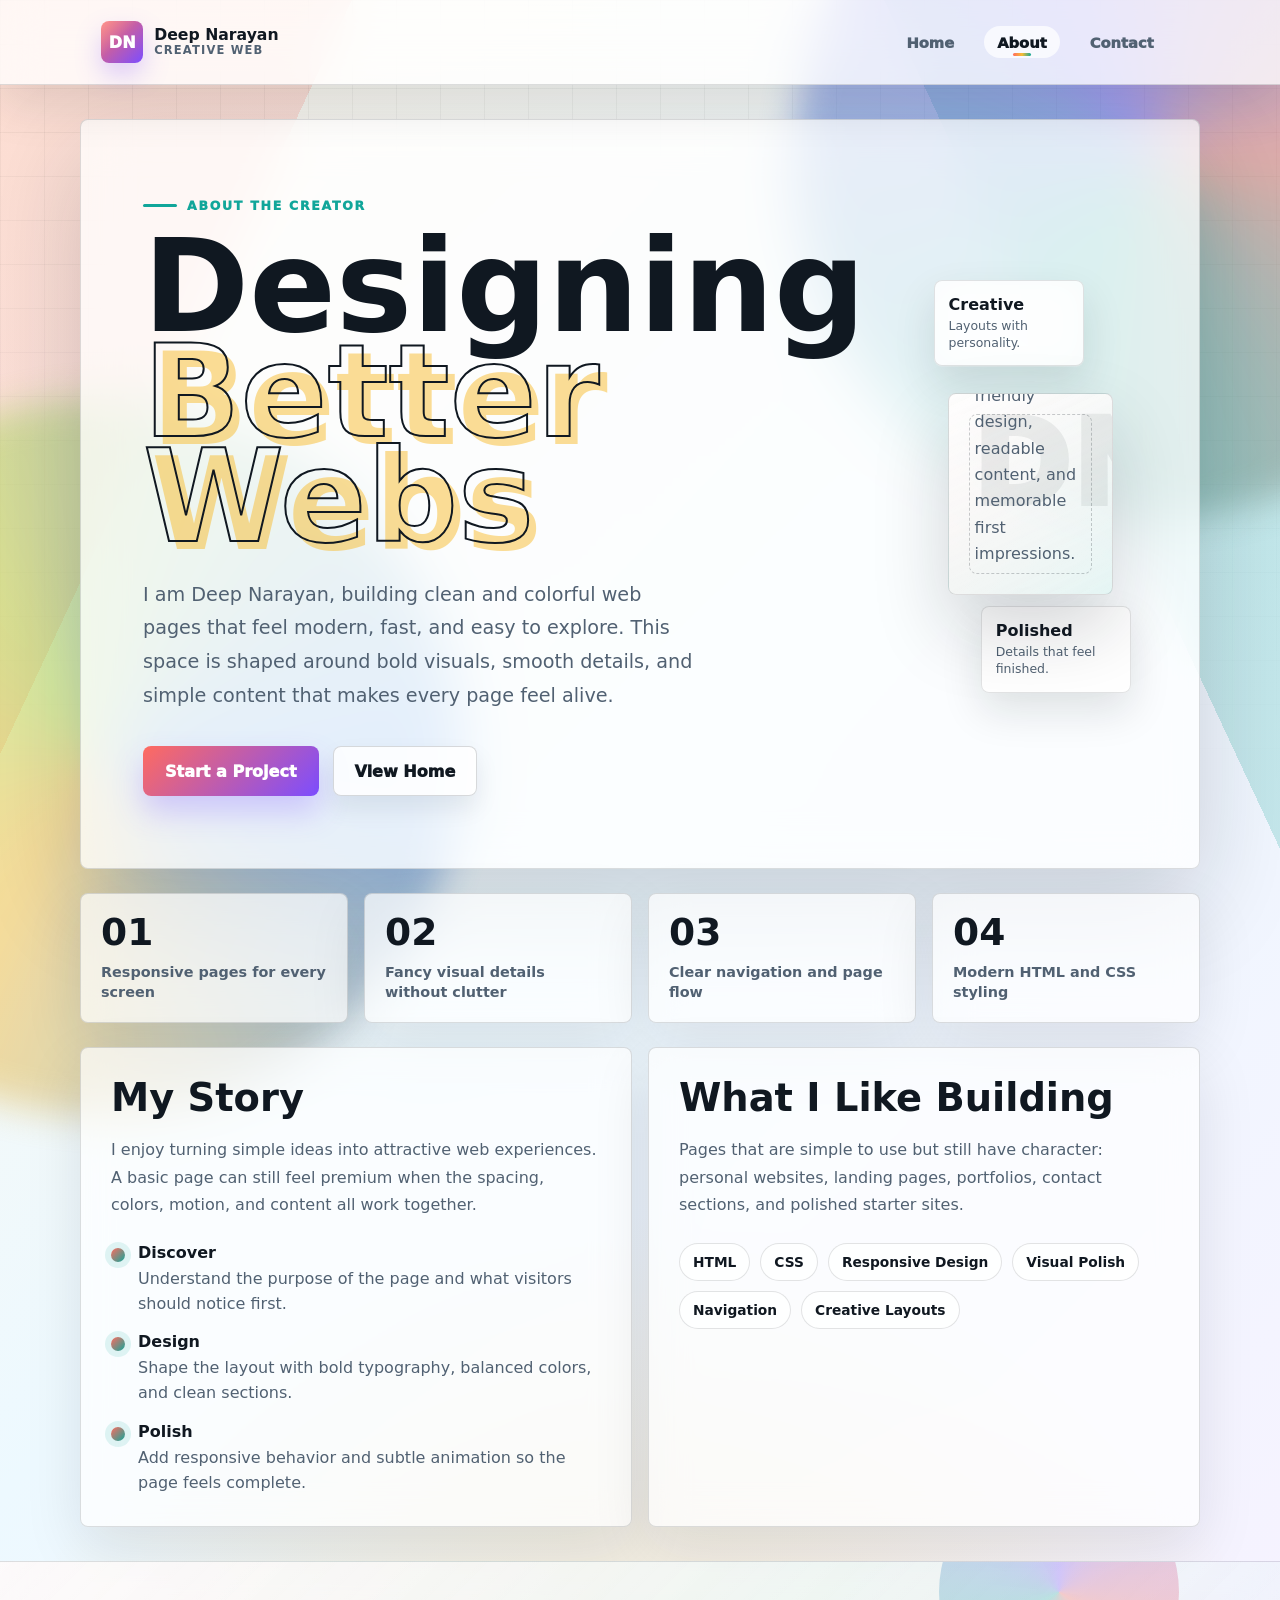
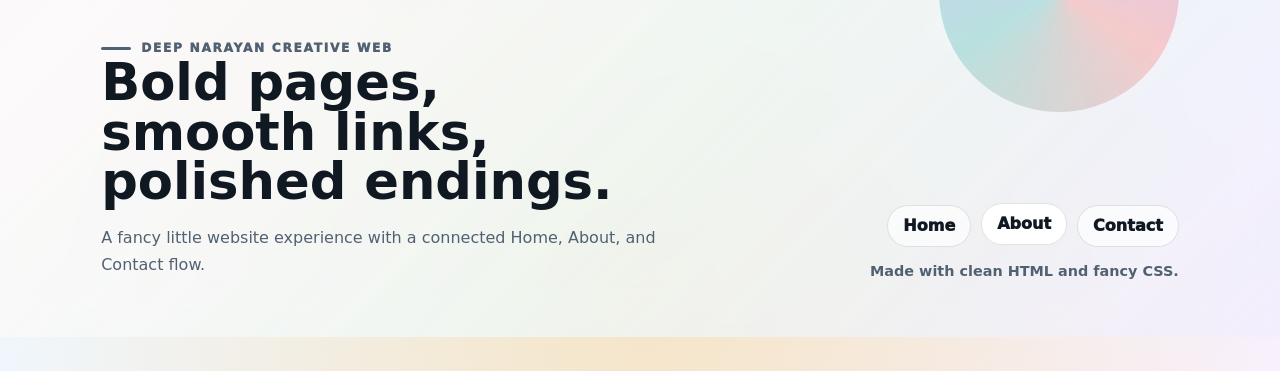
==== commit eb4eb160: "External css add on about and contact page" ====
--- a/about.html
+++ b/about.html
@@ -4,49 +4,16 @@
   <meta charset="UTF-8" />
   <meta name="viewport" content="width=device-width, initial-scale=1.0" />
   <title>About | Deep Narayan</title>
+  <link rel="stylesheet" href="css/main_style.css" />
   <style>
-    :root {
-      --ink: #101821;
-      --muted: #516172;
-      --coral: #ff6b5f;
-      --teal: #11a69a;
-      --gold: #f8bd35;
-      --blue: #2f80ed;
-      --plum: #7c4dff;
-      --leaf: #b6df45;
-      --shadow: rgba(16, 24, 33, 0.18);
-      --line: rgba(16, 24, 33, 0.14);
-    }
-
-    * {
-      box-sizing: border-box;
-    }
-
-    html {
-      min-height: 100%;
-      background: #fff7e8;
-    }
-
-    body {
-      margin: 0;
-      min-height: 100vh;
-      color: var(--ink);
-      font-family: Inter, ui-sans-serif, system-ui, -apple-system, BlinkMacSystemFont, "Segoe UI", sans-serif;
-      background:
-        radial-gradient(circle at 12% 12%, rgba(255, 107, 95, 0.22), transparent 30%),
-        radial-gradient(circle at 88% 15%, rgba(17, 166, 154, 0.24), transparent 30%),
-        radial-gradient(circle at 50% 92%, rgba(248, 189, 53, 0.28), transparent 35%),
-        linear-gradient(135deg, #fff8ec 0%, #edf9ff 46%, #f8f1ff 100%);
-      overflow-x: hidden;
-    }
-
-    .page {
+    
+    /* .page {
       position: relative;
       min-height: 100vh;
       padding: 34px;
       isolation: isolate;
-    }
-
+    } */
+/*
     .site-header {
       position: sticky;
       top: 0;
@@ -130,12 +97,7 @@
       align-items: center;
       gap: 7px;
       padding: 7px;
-      /* 
-        border-radius: 999px;
-        background:
-        linear-gradient(135deg, rgba(255, 255, 255, 0.88), rgba(255, 255, 255, 0.52)),
-        linear-gradient(135deg, rgba(255, 107, 95, 0.12), rgba(17, 166, 154, 0.12), rgba(124, 77, 255, 0.12));
-         */
+   
     }
 
     .main-nav a {
@@ -200,111 +162,20 @@
 
     .main-nav a.active {
       color: var(--ink);
-    }
-
-    .page::before {
-      content: "";
-      position: fixed;
-      inset: 0;
-      z-index: -4;
-      background-image:
-        linear-gradient(rgba(16, 24, 33, 0.06) 1px, transparent 1px),
-        linear-gradient(90deg, rgba(16, 24, 33, 0.06) 1px, transparent 1px);
-      background-size: 44px 44px;
-      mask-image: linear-gradient(to bottom, rgba(0, 0, 0, 0.85), transparent 90%);
-    }
-
-    .color-wash {
-      position: fixed;
-      z-index: -3;
-      width: 56vw;
-      min-width: 430px;
-      height: 56vw;
-      min-height: 430px;
-      border-radius: 50%;
-      filter: blur(18px);
-      opacity: 0.48;
-      animation: breathe 9s ease-in-out infinite;
-    }
-
-    .color-wash.one {
-      top: -22%;
-      right: -18%;
-      background: conic-gradient(from 90deg, var(--coral), var(--teal), var(--plum), var(--coral));
-    }
-
-    .color-wash.two {
-      bottom: -24%;
-      left: -20%;
-      background: conic-gradient(from 210deg, var(--gold), var(--leaf), var(--blue), var(--gold));
-      animation-delay: -4s;
-    }
-
-    .about-shell {
-      width: min(1120px, 100%);
-      margin: 0 auto;
-      display: grid;
-      gap: 24px;
-    }
-
-    .hero-panel {
-      display: grid;
-      grid-template-columns: 1.03fr 0.97fr;
-      gap: clamp(28px, 5vw, 70px);
-      align-items: center;
-      min-height: calc(100vh - 150px);
-      padding: clamp(28px, 5vw, 62px);
-      border: 1px solid var(--line);
-      border-radius: 8px;
-      background: rgba(255, 255, 255, 0.74);
-      box-shadow: 0 34px 100px var(--shadow);
-      backdrop-filter: blur(24px);
-    }
-
-    .eyebrow {
-      display: inline-flex;
-      align-items: center;
-      gap: 10px;
-      margin: 0 0 22px;
-      color: var(--teal);
-      font-size: 0.78rem;
-      font-weight: 950;
-      letter-spacing: 0.14em;
-      text-transform: uppercase;
-    }
-
-    .eyebrow::before {
-      content: "";
-      width: 34px;
-      height: 3px;
-      border-radius: 999px;
-      background: currentColor;
-    }
-
-    h1 {
-      margin: 0;
-      max-width: 720px;
-      font-size: clamp(3.7rem, 8vw, 7.8rem);
-      line-height: 0.86;
-      letter-spacing: 0;
-    }
-
-    h1 span {
-      display: block;
-      color: transparent;
-      -webkit-text-stroke: 2px var(--ink);
-      text-shadow: 7px 7px 0 rgba(248, 189, 53, 0.52);
-    }
-
-    .lead {
+    } */
+
+    
+
+    
+    /* .lead {
       max-width: 620px;
       margin: 30px 0 0;
       color: var(--muted);
       font-size: clamp(1rem, 1.7vw, 1.22rem);
       line-height: 1.75;
-    }
-
-    .actions {
+    } */
+
+    /* .actions {
       display: flex;
       flex-wrap: wrap;
       gap: 14px;
@@ -336,412 +207,10 @@
       color: var(--ink);
       background: #ffffff;
       box-shadow: inset 0 0 0 1px rgba(16, 24, 33, 0.16), 0 12px 24px rgba(16, 24, 33, 0.08);
-    }
-
-    .visual-card {
-      position: relative;
-      min-height: 510px;
-      display: grid;
-      place-items: center;
-    }
-
-    .portrait-card {
-      position: relative;
-      width: min(82%, 380px);
-      aspect-ratio: 0.82;
-      padding: 26px;
-      border: 1px solid var(--line);
-      border-radius: 8px;
-      background:
-        linear-gradient(155deg, rgba(255, 255, 255, 0.96), rgba(255, 255, 255, 0.58)),
-        linear-gradient(135deg, rgba(255, 107, 95, 0.26), rgba(17, 166, 154, 0.26));
-      box-shadow: 0 34px 76px rgba(16, 24, 33, 0.18);
-      overflow: hidden;
-    }
-
-    .portrait-card::before {
-      content: "";
-      position: absolute;
-      inset: 20px;
-      border: 1px dashed rgba(16, 24, 33, 0.22);
-      border-radius: 8px;
-    }
-
-    .portrait-card::after {
-      content: "DN";
-      position: absolute;
-      top: 20px;
-      left: 22px;
-      color: rgba(16, 24, 33, 0.07);
-      font-size: clamp(5rem, 10vw, 7.5rem);
-      font-weight: 950;
-      line-height: 0.85;
-    }
-
-    .portrait-content {
-      position: relative;
-      z-index: 1;
-      height: 100%;
-      display: flex;
-      flex-direction: column;
-      justify-content: flex-end;
-    }
-
-    .portrait-content h2 {
-      margin: 0;
-      font-size: clamp(2rem, 4vw, 3.25rem);
-      line-height: 0.95;
-    }
-
-    .portrait-content p {
-      margin: 16px 0 0;
-      color: var(--muted);
-      line-height: 1.65;
-    }
-
-    .floating-note {
-      position: absolute;
-      width: 150px;
-      padding: 14px;
-      border: 1px solid rgba(16, 24, 33, 0.12);
-      border-radius: 8px;
-      background: rgba(255, 255, 255, 0.78);
-      box-shadow: 0 18px 42px rgba(16, 24, 33, 0.12);
-      backdrop-filter: blur(16px);
-      animation: lift 6s ease-in-out infinite;
-    }
-
-    .floating-note strong,
-    .floating-note span {
-      display: block;
-    }
-
-    .floating-note span {
-      margin-top: 4px;
-      color: var(--muted);
-      font-size: 0.78rem;
-      line-height: 1.35;
-    }
-
-    .floating-note.one {
-      top: 8%;
-      left: 2%;
-    }
-
-    .floating-note.two {
-      right: 0;
-      bottom: 11%;
-      animation-delay: -2.5s;
-    }
-
-    .stats-grid,
-    .story-grid {
-      display: grid;
-      gap: 16px;
-    }
-
-    .stats-grid {
-      grid-template-columns: repeat(4, 1fr);
-    }
-
-    .stat,
-    .story-card,
-    .skill-card {
-      border: 1px solid var(--line);
-      border-radius: 8px;
-      background: rgba(255, 255, 255, 0.70);
-      box-shadow: 0 20px 58px rgba(16, 24, 33, 0.10);
-      backdrop-filter: blur(18px);
-    }
-
-    .stat {
-      min-height: 128px;
-      padding: 20px;
-    }
-
-    .stat strong {
-      display: block;
-      font-size: 2.35rem;
-      line-height: 1;
-    }
-
-    .stat span {
-      display: block;
-      margin-top: 10px;
-      color: var(--muted);
-      font-size: 0.9rem;
-      font-weight: 800;
-      line-height: 1.4;
-    }
-
-    .story-grid {
-      grid-template-columns: 1fr 1fr;
-      margin-bottom: 34px;
-    }
-
-    .story-card,
-    .skill-card {
-      padding: clamp(22px, 3vw, 30px);
-    }
-
-    .section-title {
-      margin: 0;
-      font-size: clamp(1.7rem, 3vw, 2.5rem);
-      line-height: 1.05;
-    }
-
-    .story-card p,
-    .skill-card p {
-      margin: 18px 0 0;
-      color: var(--muted);
-      line-height: 1.72;
-    }
-
-    .timeline {
-      display: grid;
-      gap: 16px;
-      margin-top: 24px;
-    }
-
-    .timeline-item {
-      display: grid;
-      grid-template-columns: auto 1fr;
-      gap: 13px;
-      align-items: start;
-    }
-
-    .dot {
-      width: 14px;
-      height: 14px;
-      margin-top: 5px;
-      border-radius: 50%;
-      background: linear-gradient(135deg, var(--coral), var(--teal));
-      box-shadow: 0 0 0 6px rgba(17, 166, 154, 0.12);
-    }
-
-    .timeline-item strong,
-    .timeline-item span {
-      display: block;
-    }
-
-    .timeline-item span {
-      margin-top: 5px;
-      color: var(--muted);
-      line-height: 1.55;
-    }
-
-    .skill-tags {
-      display: flex;
-      flex-wrap: wrap;
-      gap: 10px;
-      margin-top: 24px;
-    }
-
-    .skill-tags span {
-      padding: 10px 13px;
-      border: 1px solid rgba(16, 24, 33, 0.12);
-      border-radius: 999px;
-      background: rgba(255, 255, 255, 0.76);
-      font-size: 0.86rem;
-      font-weight: 900;
-    }
-
-    .site-footer {
-      position: relative;
-      width: 100vw;
-      margin-left: calc(50% - 50vw);
-      margin-right: calc(50% - 50vw);
-      padding: clamp(36px, 6vw, 58px) max(24px, calc((100vw - 1160px) / 2 + 24px));
-      overflow: hidden;
-      border-top: 1px solid rgba(16, 24, 33, 0.12);
-      background:
-        linear-gradient(135deg, rgba(255, 255, 255, 0.84), rgba(255, 255, 255, 0.58)),
-        linear-gradient(135deg, rgba(255, 107, 95, 0.18), rgba(17, 166, 154, 0.18), rgba(124, 77, 255, 0.16));
-      backdrop-filter: blur(20px);
-    }
-
-    .site-footer::before {
-      content: "";
-      position: absolute;
-      top: -90px;
-      right: max(24px, calc((100vw - 1160px) / 2 + 24px));
-      width: 240px;
-      height: 240px;
-      border-radius: 50%;
-      background: conic-gradient(from 120deg, rgba(255, 107, 95, 0.36), rgba(17, 166, 154, 0.30), rgba(124, 77, 255, 0.34), rgba(255, 107, 95, 0.36));
-      opacity: 0.82;
-    }
-
-    .footer-inner {
-      position: relative;
-      z-index: 1;
-      display: grid;
-      grid-template-columns: 1.1fr 0.9fr;
-      gap: 28px;
-      align-items: end;
-    }
-
-    .footer-brand {
-      max-width: 560px;
-    }
-
-    .footer-kicker {
-      display: inline-flex;
-      align-items: center;
-      gap: 10px;
-      margin: 0 0 16px;
-      color: var(--teal);
-      font-size: 0.76rem;
-      font-weight: 950;
-      letter-spacing: 0.14em;
-      text-transform: uppercase;
-    }
-
-    .footer-kicker::before {
-      content: "";
-      width: 30px;
-      height: 3px;
-      border-radius: 999px;
-      background: currentColor;
-    }
-
-    .footer-brand h2 {
-      margin: 0;
-      font-size: clamp(2rem, 4vw, 4rem);
-      line-height: 0.96;
-      letter-spacing: 0;
-    }
-
-    .footer-brand p {
-      margin: 18px 0 0;
-      color: var(--muted);
-      line-height: 1.72;
-    }
-
-    .footer-panel {
-      display: grid;
-      gap: 16px;
-      justify-items: end;
-    }
-
-    .footer-links {
-      display: flex;
-      flex-wrap: wrap;
-      justify-content: flex-end;
-      gap: 10px;
-    }
-
-    .footer-links a {
-      display: inline-flex;
-      align-items: center;
-      justify-content: center;
-      min-height: 42px;
-      padding: 0 15px;
-      border: 1px solid rgba(16, 24, 33, 0.12);
-      border-radius: 999px;
-      color: var(--ink);
-      font-weight: 950;
-      text-decoration: none;
-      background: rgba(255, 255, 255, 0.68);
-      transition: transform 180ms ease, background 180ms ease;
-    }
-
-    .footer-links a:hover,
-    .footer-links a.active {
-      background: #ffffff;
-      transform: translateY(-2px);
-    }
-
-    .footer-note {
-      color: var(--muted);
-      font-size: 0.9rem;
-      font-weight: 800;
-      text-align: right;
-    }
-
-    @keyframes breathe {
-      0%, 100% { transform: translate3d(0, 0, 0) scale(1); }
-      50% { transform: translate3d(22px, -18px, 0) scale(1.04); }
-    }
-
-    @keyframes lift {
-      0%, 100% { transform: translateY(0) rotate(-2deg); }
-      50% { transform: translateY(-16px) rotate(2deg); }
-    }
-
-    @media (max-width: 860px) {
-      .page {
-        padding: 22px;
-      }
-
-      .site-header {
-        width: 100vw;
-        margin: -22px calc(50% - 50vw) 22px;
-        padding: 12px 22px;
-      }
-
-      .hero-panel,
-      .story-grid {
-        grid-template-columns: 1fr;
-      }
-
-      .hero-panel {
-        min-height: auto;
-      }
-
-      .visual-card {
-        order: -1;
-        min-height: 390px;
-      }
-
-      .stats-grid {
-        grid-template-columns: repeat(2, 1fr);
-      }
-    }
-
-    @media (max-width: 560px) {
-      .site-header {
-        align-items: stretch;
-        flex-direction: column;
-      }
-
-      .main-nav {
-        width: 100%;
-        justify-content: space-between;
-      }
-
-      .main-nav a {
-        flex: 1;
-        min-height: 40px;
-        padding: 0 10px;
-      }
-
-      .hero-panel {
-        padding: 24px;
-      }
-
-      h1 span {
-        -webkit-text-stroke-width: 1px;
-        text-shadow: 5px 5px 0 rgba(248, 189, 53, 0.52);
-      }
-
-      .actions,
-      .stats-grid {
-        grid-template-columns: 1fr;
-      }
-
-      .button {
-        width: 100%;
-      }
-
-      .floating-note {
-        display: none;
-      }
-
-      .visual-card {
-        min-height: 300px;
-      }
-    }
+    } */
+
+    
+
   </style>
 </head>
 <body>
--- a/css/main_style.css
+++ b/css/main_style.css
@@ -0,0 +1,1166 @@
+:root {
+      --ink: #101821;
+      --muted: #516172;
+      --coral: #ff6b5f;
+      --teal: #11a69a;
+      --gold: #f8bd35;
+      --blue: #2f80ed;
+      --plum: #7c4dff;
+      --leaf: #b6df45;
+      --line: rgba(16, 24, 33, 0.14);
+      --shadow: rgba(16, 24, 33, 0.18);
+      --content-max: 1180px;
+      --page-gutter: clamp(22px, 4vw, 54px);
+      --content-pad: max(var(--page-gutter), calc((100vw - var(--content-max)) / 2 + var(--page-gutter)));
+    }
+
+    * { box-sizing: border-box; }
+    html { min-height: 100%; scroll-behavior: smooth; background: #fff7e8; }
+
+    body {
+      margin: 0;
+      min-height: 100vh;
+      color: var(--ink);
+      font-family: Inter, ui-sans-serif, system-ui, -apple-system, BlinkMacSystemFont, "Segoe UI", sans-serif;
+      background:
+        linear-gradient(115deg, rgba(255, 107, 95, 0.18) 0 16%, transparent 16% 100%),
+        linear-gradient(245deg, rgba(17, 166, 154, 0.20) 0 18%, transparent 18% 100%),
+        radial-gradient(circle at 50% 96%, rgba(248, 189, 53, 0.28), transparent 34%),
+        linear-gradient(135deg, #fff8ec 0%, #edf9ff 46%, #f8f1ff 100%);
+      overflow-x: hidden;
+    }
+
+    .page { position: relative; min-height: 100vh; padding: 34px; isolation: isolate; }
+
+    .site-header {
+      position: sticky;
+      top: 0;
+      z-index: 20;
+      width: 100vw;
+      margin: -34px calc(50% - 50vw) 34px;
+      display: flex;
+      align-items: center;
+      justify-content: space-between;
+      gap: 18px;
+      padding: 14px var(--content-pad);
+      border-bottom: 1px solid rgba(16, 24, 33, 0.14);
+      background: rgba(255, 255, 255, 0.76);
+      box-shadow: 0 18px 50px rgba(16, 24, 33, 0.12);
+      backdrop-filter: blur(20px);
+      transition: padding 220ms ease, background 220ms ease, box-shadow 220ms ease;
+    }
+
+    .site-header.is-scrolled { padding-top: 8px; padding-bottom: 8px; background: rgba(255, 255, 255, 0.88); box-shadow: 0 12px 34px rgba(16, 24, 33, 0.10); }
+    .site-header.is-scrolled .logo-mark { width: 36px; height: 36px; }
+    .site-header.is-scrolled .main-nav a { min-height: 34px; }
+
+    .logo { display: inline-flex; align-items: center; gap: 11px; color: var(--ink); font-weight: 950; text-decoration: none; white-space: nowrap; }
+    .logo-mark { width: 42px; height: 42px; display: grid; place-items: center; border-radius: 8px; color: #fff; font-size: 1rem; font-weight: 950; background: linear-gradient(135deg, rgba(255, 255, 255, 0.28), transparent 46%), linear-gradient(135deg, var(--coral), var(--plum)); box-shadow: 0 12px 26px rgba(124, 77, 255, 0.26); transition: width 220ms ease, height 220ms ease; }
+    .logo-text { display: grid; gap: 2px; line-height: 1; }
+    .logo-text strong { font-size: 0.98rem; }
+    .logo-text span { color: var(--muted); font-size: 0.72rem; font-weight: 800; letter-spacing: 0.10em; text-transform: uppercase; }
+
+    .main-nav { position: relative; display: flex; align-items: center; gap: 7px; padding: 7px; 
+      /* border-radius: 999px; 
+      background: linear-gradient(135deg, rgba(255, 255, 255, 0.88), rgba(255, 255, 255, 0.52)), linear-gradient(135deg, rgba(255, 107, 95, 0.12), rgba(17, 166, 154, 0.12), rgba(124, 77, 255, 0.12));  */
+    }
+    .main-nav a { position: relative; z-index: 1; display: inline-flex; align-items: center; justify-content: center; min-height: 42px; padding: 0 18px; border-radius: 999px; color: var(--muted); font-size: 0.92rem; font-weight: 950; text-decoration: none; overflow: hidden; transition: color 180ms ease, transform 180ms ease, min-height 220ms ease; }
+    .main-nav a::before { content: ""; position: absolute; inset: 5px; z-index: -1; border-radius: inherit; background: rgba(255, 255, 255, 0.72); opacity: 0; transform: scale(0.78); transition: opacity 180ms ease, transform 180ms ease; }
+    .main-nav a::after { content: ""; position: absolute; left: 50%; bottom: 7px; width: 18px; height: 3px; border-radius: 999px; background: linear-gradient(90deg, var(--coral), var(--gold), var(--teal)); opacity: 0; transform: translateX(-50%) scaleX(0.35); transition: opacity 180ms ease, transform 180ms ease; }
+    .main-nav a:hover { color: var(--ink); transform: translateY(-2px); }
+    .main-nav a:hover::before, .main-nav a.active::before { opacity: 1; transform: scale(1); }
+    .main-nav a:hover::after, .main-nav a.active::after { opacity: 1; transform: translateX(-50%) scaleX(1); }
+    .main-nav a.active { color: var(--ink); }
+
+    .page::before { content: ""; position: fixed; inset: 0; z-index: -4; background-image: linear-gradient(rgba(16, 24, 33, 0.06) 1px, transparent 1px), linear-gradient(90deg, rgba(16, 24, 33, 0.06) 1px, transparent 1px); background-size: 44px 44px; mask-image: linear-gradient(to bottom, rgba(0, 0, 0, 0.86), transparent 92%); }
+    .wash { position: fixed; z-index: -3; width: 56vw; min-width: 430px; height: 56vw; min-height: 430px; border-radius: 50%; filter: blur(18px); opacity: 0.48; animation: breathe 9s ease-in-out infinite; }
+    .wash.one { top: -22%; right: -18%; background: conic-gradient(from 90deg, var(--coral), var(--teal), var(--plum), var(--coral)); }
+    .wash.two { bottom: -24%; left: -20%; background: conic-gradient(from 210deg, var(--gold), var(--leaf), var(--blue), var(--gold)); animation-delay: -4s; }
+
+    .section { width: 100vw; margin-left: calc(50% - 50vw); margin-right: calc(50% - 50vw); padding: clamp(52px, 8vw, 96px) var(--content-pad); }
+    .section > *,
+    .hero-grid { max-width: var(--content-max); margin-left: auto; margin-right: auto; }
+    .hero-section { min-height: calc(100vh - 34px); display: grid; align-items: center; padding-top: clamp(44px, 7vw, 74px); }
+    .hero-grid { display: grid; grid-template-columns: 1.04fr 0.96fr; gap: clamp(30px, 6vw, 78px); align-items: center; }
+
+    .eyebrow { display: inline-flex; align-items: center; gap: 10px; margin: 0 0 22px; color: var(--teal); font-size: 0.78rem; font-weight: 950; letter-spacing: 0.14em; text-transform: uppercase; }
+    .eyebrow::before { content: ""; width: 34px; height: 3px; border-radius: 999px; background: currentColor; }
+    h1 { margin: 0; max-width: 790px; font-size: clamp(4rem, 10vw, 9.4rem); line-height: 0.82; letter-spacing: 0; }
+    h1 span { display: block; color: transparent; -webkit-text-stroke: 2px var(--ink); text-shadow: 8px 8px 0 rgba(248, 189, 53, 0.52); }
+    .lead { max-width: 660px; margin: 30px 0 0; color: var(--muted); font-size: clamp(1rem, 1.7vw, 1.23rem); line-height: 1.76; }
+    .actions { display: flex; flex-wrap: wrap; gap: 14px; margin-top: 34px; }
+    .button { display: inline-flex; align-items: center; justify-content: center; min-height: 50px; padding: 0 22px; border: 0; border-radius: 8px; color: #fff; font-weight: 950; text-decoration: none; background: linear-gradient(135deg, var(--coral), var(--plum)); box-shadow: 0 16px 30px rgba(124, 77, 255, 0.25); transition: transform 180ms ease, box-shadow 180ms ease; }
+    .button:hover { transform: translateY(-3px); box-shadow: 0 22px 40px rgba(124, 77, 255, 0.30); }
+    .button.secondary { color: var(--ink); background: rgba(255, 255, 255, 0.86); box-shadow: inset 0 0 0 1px rgba(16, 24, 33, 0.16), 0 12px 24px rgba(16, 24, 33, 0.08); }
+
+    .hero-art { position: relative; min-height: 560px; display: grid; place-items: center; }
+    .showcase-card { position: relative; width: min(86%, 420px); aspect-ratio: 0.82; padding: 26px; border: 1px solid var(--line); border-radius: 8px; background: linear-gradient(155deg, rgba(255, 255, 255, 0.96), rgba(255, 255, 255, 0.58)), linear-gradient(135deg, rgba(255, 107, 95, 0.26), rgba(17, 166, 154, 0.26)); box-shadow: 0 38px 86px rgba(16, 24, 33, 0.20); overflow: hidden; }
+    .showcase-card::before { content: "WEB"; position: absolute; top: 22px; left: 22px; color: rgba(16, 24, 33, 0.07); font-size: clamp(5.4rem, 11vw, 8rem); font-weight: 950; line-height: 0.85; }
+    .showcase-content { position: relative; height: 100%; display: flex; flex-direction: column; justify-content: flex-end; }
+    .showcase-content h2 { margin: 0; font-size: clamp(2rem, 4vw, 3.45rem); line-height: 0.95; }
+    .showcase-content p { margin: 16px 0 0; color: var(--muted); line-height: 1.65; }
+    .float-card { position: absolute; width: 154px; padding: 14px; border: 1px solid rgba(16, 24, 33, 0.12); border-radius: 8px; background: rgba(255, 255, 255, 0.78); box-shadow: 0 18px 42px rgba(16, 24, 33, 0.12); backdrop-filter: blur(16px); animation: lift 6s ease-in-out infinite; }
+    .float-card strong, .float-card span { display: block; }
+    .float-card span { margin-top: 5px; color: var(--muted); font-size: 0.78rem; line-height: 1.35; }
+    .float-card.one { top: 8%; left: 1%; }
+    .float-card.two { right: 0; bottom: 12%; animation-delay: -2.5s; }
+    .float-card.three { right: 8%; top: 2%; background: rgba(255, 255, 255, 0.88); animation-delay: -4s; }
+
+
+
+    .hero-section {
+      position: relative;
+      overflow: hidden;
+    }
+
+    .hero-section::before {
+      content: "";
+      position: absolute;
+      inset: clamp(18px, 3vw, 34px) var(--content-pad);
+      z-index: -1;
+      border: 1px solid rgba(16, 24, 33, 0.10);
+      border-radius: 8px;
+      background:
+        linear-gradient(135deg, rgba(255, 255, 255, 0.48), rgba(255, 255, 255, 0.20)),
+        radial-gradient(circle at 18% 20%, rgba(255, 107, 95, 0.16), transparent 30%),
+        radial-gradient(circle at 78% 18%, rgba(17, 166, 154, 0.16), transparent 30%);
+      box-shadow: 0 34px 110px rgba(16, 24, 33, 0.08);
+      backdrop-filter: blur(10px);
+    }
+
+    .hero-section::after {
+      content: "";
+      position: absolute;
+      right: var(--content-pad);
+      top: 12%;
+      z-index: -1;
+      width: min(34vw, 430px);
+      aspect-ratio: 1;
+      border-radius: 50%;
+      background: conic-gradient(from 120deg, rgba(255, 107, 95, 0.24), rgba(248, 189, 53, 0.24), rgba(17, 166, 154, 0.20), rgba(124, 77, 255, 0.22), rgba(255, 107, 95, 0.24));
+      filter: blur(8px);
+      opacity: 0.82;
+      animation: heroSpin 18s linear infinite;
+    }
+
+    .hero-grid {
+      position: relative;
+      padding:clamp(0px, 0vw, 0px) 30px;
+    }
+
+    .hero-kicker {
+      display: flex;
+      flex-wrap: wrap;
+      gap: 10px;
+      margin-top: 26px;
+    }
+
+    .hero-kicker span {
+      display: inline-flex;
+      align-items: center;
+      min-height: 36px;
+      padding: 0 12px;
+      border: 1px solid rgba(16, 24, 33, 0.12);
+      border-radius: 999px;
+      color: var(--ink);
+      font-size: 0.82rem;
+      font-weight: 900;
+      background: rgba(255, 255, 255, 0.66);
+      box-shadow: 0 10px 24px rgba(16, 24, 33, 0.07);
+      backdrop-filter: blur(14px);
+    }
+
+    .hero-art::before {
+      content: "";
+      position: absolute;
+      width: min(88%, 470px);
+      aspect-ratio: 1;
+      border-radius: 50%;
+      border: 1px solid rgba(16, 24, 33, 0.12);
+      background:
+        linear-gradient(135deg, rgba(255, 255, 255, 0.34), rgba(255, 255, 255, 0.10)),
+        repeating-linear-gradient(45deg, rgba(255, 255, 255, 0.34) 0 10px, rgba(17, 166, 154, 0.08) 10px 20px);
+      animation: heroOrbit 12s ease-in-out infinite;
+    }
+
+    .showcase-card {
+      transform: rotate(-2deg);
+      transition: transform 260ms ease, box-shadow 260ms ease;
+    }
+
+    .showcase-card:hover {
+      transform: rotate(0deg) translateY(-8px);
+      box-shadow: 0 46px 100px rgba(16, 24, 33, 0.24);
+    }
+
+    .showcase-card::after {
+      content: "";
+      position: absolute;
+      inset: 18px;
+      border: 1px dashed rgba(16, 24, 33, 0.18);
+      border-radius: 8px;
+    }
+
+    .showcase-content {
+      z-index: 1;
+    }
+
+    .hero-metric {
+      position: absolute;
+      left: 26px;
+      bottom: 26px;
+      z-index: 2;
+      display: grid;
+      grid-template-columns: auto 1fr;
+      gap: 12px;
+      align-items: center;
+      max-width: 250px;
+      padding: 14px;
+      border: 1px solid rgba(16, 24, 33, 0.12);
+      border-radius: 8px;
+      background: rgba(255, 255, 255, 0.74);
+      box-shadow: 0 18px 42px rgba(16, 24, 33, 0.13);
+      backdrop-filter: blur(16px);
+    }
+
+    .hero-metric b {
+      width: 44px;
+      height: 44px;
+      display: grid;
+      place-items: center;
+      border-radius: 8px;
+      color: #fff;
+      background: linear-gradient(135deg, var(--teal), var(--blue));
+    }
+
+    .hero-metric strong,
+    .hero-metric span {
+      display: block;
+    }
+
+    .hero-metric span {
+      margin-top: 4px;
+      color: var(--muted);
+      font-size: 0.78rem;
+      line-height: 1.35;
+    }
+
+    .button.primary-glow {
+      position: relative;
+      overflow: hidden;
+    }
+
+    .button.primary-glow::after {
+      content: "";
+      position: absolute;
+      inset: 0;
+      background: linear-gradient(110deg, transparent 0 35%, rgba(255, 255, 255, 0.36) 48%, transparent 62% 100%);
+      transform: translateX(-120%);
+      transition: transform 520ms ease;
+    }
+
+    .button.primary-glow:hover::after {
+      transform: translateX(120%);
+    }
+
+    @keyframes heroSpin {
+      to { transform: rotate(360deg); }
+    }
+
+    @keyframes heroOrbit {
+      0%, 100% { transform: translateY(0) rotate(0deg); }
+      50% { transform: translateY(-18px) rotate(10deg); }
+    }
+
+
+
+    .hero-section {
+      padding-left: var(--content-pad);
+      padding-right: var(--content-pad);
+    }
+
+    .hero-section::before {
+      inset: clamp(18px, 3vw, 34px) var(--content-pad);
+      background:
+        linear-gradient(135deg, rgba(255, 255, 255, 0.58), rgba(255, 255, 255, 0.24)),
+        radial-gradient(circle at 18% 20%, rgba(255, 107, 95, 0.18), transparent 30%),
+        radial-gradient(circle at 78% 18%, rgba(17, 166, 154, 0.18), transparent 30%),
+        radial-gradient(circle at 50% 92%, rgba(248, 189, 53, 0.16), transparent 34%);
+    }
+
+    .hero-section .lead {
+      max-width: 700px;
+    }
+
+    .stats-strip { display: grid; grid-template-columns: repeat(4, 1fr); gap: 1px; overflow: hidden; border: 1px solid var(--line); border-radius: 8px; background: rgba(16, 24, 33, 0.12); box-shadow: 0 24px 70px rgba(16, 24, 33, 0.10); }
+    .stats-strip div { min-height: 132px; padding: 24px; background: rgba(255, 255, 255, 0.72); backdrop-filter: blur(18px); }
+    .stats-strip strong { display: block; font-size: clamp(2rem, 4vw, 3.4rem); line-height: 1; }
+    .stats-strip span { display: block; margin-top: 10px; color: var(--muted); font-weight: 850; line-height: 1.45; }
+
+    .feature-band, .portfolio-band { background: rgba(255, 255, 255, 0.42); border-top: 1px solid rgba(16, 24, 33, 0.10); border-bottom: 1px solid rgba(16, 24, 33, 0.10); backdrop-filter: blur(18px); }
+    .section-heading { display: flex; align-items: end; justify-content: space-between; gap: 24px; margin-bottom: 24px; }
+    .section-heading h2, .cta-panel h2 { margin: 0; max-width: 680px; font-size: clamp(2rem, 4.5vw, 4.2rem); line-height: 0.95; letter-spacing: 0; }
+    .section-heading p, .cta-panel p { max-width: 460px; margin: 0; color: var(--muted); line-height: 1.7; }
+    .features, .project-grid { display: grid; grid-template-columns: repeat(3, 1fr); gap: 16px; }
+    .feature-card, .project-card, .process-card, .cta-panel { border: 1px solid var(--line); border-radius: 8px; background: rgba(255, 255, 255, 0.72); box-shadow: 0 20px 58px rgba(16, 24, 33, 0.10); backdrop-filter: blur(18px); }
+    .feature-card, .project-card, .process-card { padding: 26px; }
+    .feature-card { min-height: 245px; }
+    .feature-icon { width: 48px; height: 48px; display: grid; place-items: center; border-radius: 8px; color: #fff; font-weight: 950; background: linear-gradient(135deg, var(--coral), var(--plum)); box-shadow: 0 14px 28px rgba(124, 77, 255, 0.22); }
+    .feature-card h3, .project-card h3, .process-card h3 { margin: 24px 0 0; font-size: 1.35rem; }
+    .feature-card p, .project-card p, .process-card p { margin: 12px 0 0; color: var(--muted); line-height: 1.68; }
+
+
+
+    .feature-card {
+      position: relative;
+      min-height: 285px;
+      overflow: hidden;
+      padding: 28px;
+      transition: transform 220ms ease, box-shadow 220ms ease, border-color 220ms ease;
+    }
+
+    .feature-card::before {
+      content: "";
+      position: absolute;
+      inset: 0;
+      background:
+        linear-gradient(135deg, rgba(255, 255, 255, 0.78), rgba(255, 255, 255, 0.44)),
+        radial-gradient(circle at 18% 16%, rgba(255, 107, 95, 0.20), transparent 32%),
+        radial-gradient(circle at 88% 10%, rgba(17, 166, 154, 0.18), transparent 30%),
+        radial-gradient(circle at 70% 92%, rgba(124, 77, 255, 0.16), transparent 36%);
+      opacity: 0.92;
+    }
+
+    .feature-card::after {
+      content: "";
+      position: absolute;
+      right: -54px;
+      bottom: -54px;
+      width: 150px;
+      height: 150px;
+      border-radius: 50%;
+      background: conic-gradient(from 120deg, rgba(255, 107, 95, 0.34), rgba(248, 189, 53, 0.32), rgba(17, 166, 154, 0.30), rgba(124, 77, 255, 0.30), rgba(255, 107, 95, 0.34));
+      opacity: 0.78;
+      transition: transform 220ms ease;
+    }
+
+    .feature-card > * {
+      position: relative;
+      z-index: 1;
+    }
+
+    .feature-card:hover {
+      border-color: rgba(124, 77, 255, 0.26);
+      box-shadow: 0 30px 76px rgba(16, 24, 33, 0.16);
+      transform: translateY(-8px);
+    }
+
+    .feature-card:hover::after {
+      transform: scale(1.16) rotate(18deg);
+    }
+
+    .feature-icon {
+      position: relative;
+      width: 58px;
+      height: 58px;
+      font-size: 1rem;
+      isolation: isolate;
+    }
+
+    .feature-icon::after {
+      content: "";
+      position: absolute;
+      inset: -7px;
+      z-index: -1;
+      border-radius: 12px;
+      background: linear-gradient(135deg, rgba(255, 107, 95, 0.22), rgba(17, 166, 154, 0.18), rgba(124, 77, 255, 0.20));
+    }
+
+    .feature-card h3 {
+      margin-top: 34px;
+      max-width: 260px;
+      font-size: clamp(1.45rem, 2.4vw, 2rem);
+      line-height: 1.02;
+    }
+
+    .feature-card p {
+      max-width: 315px;
+      font-size: 0.98rem;
+    }
+
+    .feature-card .shine {
+      position: absolute;
+      top: 24px;
+      right: 24px;
+      width: 42px;
+      height: 42px;
+      border: 1px solid rgba(16, 24, 33, 0.12);
+      border-radius: 50%;
+      background:
+        linear-gradient(135deg, rgba(255, 255, 255, 0.92), rgba(255, 255, 255, 0.42)),
+        linear-gradient(135deg, rgba(248, 189, 53, 0.28), rgba(17, 166, 154, 0.24));
+      box-shadow: inset 0 1px 0 rgba(255, 255, 255, 0.85);
+    }
+
+    .project-card { position: relative; min-height: 300px; display: flex; flex-direction: column; justify-content: space-between; overflow: hidden; }
+    .project-card.featured { min-height: 420px; grid-row: span 2; background: linear-gradient(145deg, rgba(255, 255, 255, 0.88), rgba(255, 255, 255, 0.54)), linear-gradient(135deg, rgba(255, 107, 95, 0.22), rgba(17, 166, 154, 0.18), rgba(124, 77, 255, 0.20)); }
+    .project-card::before { content: ""; position: absolute; right: -70px; top: -70px; width: 190px; height: 190px; border-radius: 50%; background: conic-gradient(from 120deg, rgba(255, 107, 95, 0.44), rgba(17, 166, 154, 0.34), rgba(124, 77, 255, 0.38), rgba(255, 107, 95, 0.44)); opacity: 0.75; }
+    .project-card > * { position: relative; z-index: 1; }
+    .project-card small { color: var(--teal); font-weight: 950; letter-spacing: 0.12em; text-transform: uppercase; }
+    .project-tags { display: flex; flex-wrap: wrap; gap: 9px; margin-top: 28px; }
+    .project-tags span { padding: 9px 11px; border: 1px solid rgba(16, 24, 33, 0.12); border-radius: 999px; background: rgba(255, 255, 255, 0.72); font-size: 0.8rem; font-weight: 900; }
+
+
+
+    .project-card {
+      position: relative;
+      isolation: isolate;
+      padding: 30px;
+      border-color: rgba(16, 24, 33, 0.12);
+      background:
+        linear-gradient(145deg, rgba(255, 255, 255, 0.90), rgba(255, 255, 255, 0.56)),
+        radial-gradient(circle at 18% 15%, rgba(255, 107, 95, 0.20), transparent 34%),
+        radial-gradient(circle at 84% 4%, rgba(17, 166, 154, 0.16), transparent 30%);
+      transition: transform 220ms ease, box-shadow 220ms ease, border-color 220ms ease;
+    }
+
+    .project-card.featured {
+      background:
+        linear-gradient(145deg, rgba(255, 255, 255, 0.92), rgba(255, 255, 255, 0.54)),
+        radial-gradient(circle at 18% 16%, rgba(255, 107, 95, 0.26), transparent 34%),
+        radial-gradient(circle at 80% 14%, rgba(17, 166, 154, 0.24), transparent 33%),
+        radial-gradient(circle at 66% 90%, rgba(124, 77, 255, 0.22), transparent 38%);
+    }
+
+    .project-card::before {
+      right: -62px;
+      top: -62px;
+      width: 190px;
+      height: 190px;
+      filter: saturate(1.12);
+      transition: transform 240ms ease, opacity 240ms ease;
+    }
+
+    .project-card::after {
+      content: "";
+      position: absolute;
+      inset: 14px;
+      z-index: -1;
+      border: 1px solid rgba(16, 24, 33, 0.09);
+      border-radius: 8px;
+      opacity: 0.72;
+      pointer-events: none;
+    }
+
+    .project-card:hover {
+      border-color: rgba(17, 166, 154, 0.30);
+      box-shadow: 0 34px 86px rgba(16, 24, 33, 0.17);
+      transform: translateY(-8px);
+    }
+
+    .project-card:hover::before {
+      opacity: 0.95;
+      transform: scale(1.18) rotate(20deg);
+    }
+
+    .project-card small {
+      display: inline-flex;
+      align-items: center;
+      gap: 9px;
+      width: fit-content;
+      padding: 8px 11px;
+      border: 1px solid rgba(16, 24, 33, 0.10);
+      border-radius: 999px;
+      color: var(--ink);
+      background: rgba(255, 255, 255, 0.66);
+      box-shadow: inset 0 1px 0 rgba(255, 255, 255, 0.86);
+    }
+
+    .project-card small::before {
+      content: "";
+      width: 8px;
+      height: 8px;
+      border-radius: 50%;
+      background: linear-gradient(135deg, var(--coral), var(--teal));
+      box-shadow: 0 0 0 5px rgba(17, 166, 154, 0.10);
+    }
+
+    .project-card h3 {
+      max-width: 330px;
+      margin-top: 28px;
+      font-size: clamp(1.6rem, 3vw, 2.7rem);
+      line-height: 0.98;
+    }
+
+    .project-card p {
+      max-width: 390px;
+      font-size: 0.98rem;
+    }
+
+    .project-card.featured h3 {
+      max-width: 460px;
+      font-size: clamp(2rem, 4vw, 3.6rem);
+    }
+
+    .project-tags span {
+      border-color: rgba(16, 24, 33, 0.10);
+      background:
+        linear-gradient(135deg, rgba(255, 255, 255, 0.84), rgba(255, 255, 255, 0.54)),
+        linear-gradient(135deg, rgba(248, 189, 53, 0.16), rgba(17, 166, 154, 0.12));
+      box-shadow: 0 8px 18px rgba(16, 24, 33, 0.07);
+    }
+
+    .project-glow {
+      position: absolute;
+      right: 26px;
+      bottom: 26px;
+      width: 58px;
+      height: 58px;
+      border-radius: 16px;
+      background:
+        linear-gradient(135deg, rgba(255, 255, 255, 0.90), rgba(255, 255, 255, 0.38)),
+        linear-gradient(135deg, rgba(255, 107, 95, 0.34), rgba(17, 166, 154, 0.28), rgba(124, 77, 255, 0.30));
+      box-shadow: inset 0 1px 0 rgba(255, 255, 255, 0.90), 0 18px 36px rgba(16, 24, 33, 0.12);
+      transform: rotate(10deg);
+    }
+
+    .project-card.featured .project-glow {
+      width: 76px;
+      height: 76px;
+      border-radius: 20px;
+    }
+
+    .process-grid { display: grid; grid-template-columns: 0.8fr 1.2fr; gap: 16px; }
+    .step-list { display: grid; gap: 14px; }
+    .step { display: grid; grid-template-columns: auto 1fr; gap: 14px; align-items: start; padding: 18px; border: 1px solid rgba(16, 24, 33, 0.12); border-radius: 8px; background: rgba(255, 255, 255, 0.62); }
+    .step b { width: 42px; height: 42px; display: grid; place-items: center; border-radius: 8px; color: #fff; background: linear-gradient(135deg, var(--teal), var(--blue)); }
+    .step strong, .step span { display: block; }
+    .step span { margin-top: 6px; color: var(--muted); line-height: 1.55; }
+
+    .marquee { overflow: hidden; border-top: 1px solid rgba(16, 24, 33, 0.10); border-bottom: 1px solid rgba(16, 24, 33, 0.10); background: rgba(255, 255, 255, 0.45); }
+    .marquee-track { width: max-content; display: flex; gap: 34px; padding: 18px 0; color: rgba(16, 24, 33, 0.62); font-size: clamp(1.1rem, 2.4vw, 2rem); font-weight: 950; white-space: nowrap; animation: marquee 22s linear infinite; }
+    .marquee-track span { display: inline-flex; align-items: center; gap: 34px; }
+
+    .cta-panel { display: grid; grid-template-columns: 1fr auto; gap: 24px; align-items: center; padding: clamp(26px, 5vw, 44px); background: linear-gradient(135deg, rgba(255, 255, 255, 0.82), rgba(255, 255, 255, 0.58)), linear-gradient(135deg, rgba(255, 107, 95, 0.20), rgba(17, 166, 154, 0.20), rgba(124, 77, 255, 0.18)); }
+    .cta-panel p { margin-top: 18px; max-width: 650px; }
+
+    .site-footer {
+      position: relative;
+      width: 100vw;
+      margin-left: calc(50% - 50vw);
+      margin-right: calc(50% - 50vw);
+      padding: clamp(36px, 6vw, 58px) var(--content-pad);
+      overflow: hidden;
+      border-top: 1px solid rgba(16, 24, 33, 0.12);
+      background:
+        linear-gradient(135deg, rgba(255, 255, 255, 0.84), rgba(255, 255, 255, 0.58)),
+        linear-gradient(135deg, rgba(255, 107, 95, 0.18), rgba(17, 166, 154, 0.18), rgba(124, 77, 255, 0.16));
+      backdrop-filter: blur(20px);
+    }
+
+    .site-footer::before {
+      content: "";
+      position: absolute;
+      top: -90px;
+      right: var(--content-pad);
+      width: 240px;
+      height: 240px;
+      border-radius: 50%;
+      background: conic-gradient(from 120deg, rgba(255, 107, 95, 0.36), rgba(17, 166, 154, 0.30), rgba(124, 77, 255, 0.34), rgba(255, 107, 95, 0.36));
+      opacity: 0.82;
+    }
+
+    .footer-inner {
+      position: relative;
+      z-index: 1;
+      display: grid;
+      grid-template-columns: 1.1fr 0.9fr;
+      gap: 28px;
+      align-items: end;
+    }
+
+    .footer-brand {
+      max-width: 560px;
+    }
+
+    .footer-kicker {
+      display: inline-flex;
+      align-items: center;
+      gap: 10px;
+      margin: 0 0 16px;
+      color: var(--teal);
+      font-size: 0.76rem;
+      font-weight: 950;
+      letter-spacing: 0.14em;
+      text-transform: uppercase;
+    }
+
+    .footer-kicker::before {
+      content: "";
+      width: 30px;
+      height: 3px;
+      border-radius: 999px;
+      background: currentColor;
+    }
+
+    .footer-brand h2 {
+      margin: 0;
+      font-size: clamp(2rem, 4vw, 4rem);
+      line-height: 0.96;
+      letter-spacing: 0;
+    }
+
+    .footer-brand p {
+      margin: 18px 0 0;
+      color: var(--muted);
+      line-height: 1.72;
+    }
+
+    .footer-panel {
+      display: grid;
+      gap: 16px;
+      justify-items: end;
+    }
+
+    .footer-links {
+      display: flex;
+      flex-wrap: wrap;
+      justify-content: flex-end;
+      gap: 10px;
+    }
+
+    .footer-links a {
+      display: inline-flex;
+      align-items: center;
+      justify-content: center;
+      min-height: 42px;
+      padding: 0 15px;
+      border: 1px solid rgba(16, 24, 33, 0.12);
+      border-radius: 999px;
+      color: var(--ink);
+      font-weight: 950;
+      text-decoration: none;
+      background: rgba(255, 255, 255, 0.68);
+      transition: transform 180ms ease, background 180ms ease;
+    }
+
+    .footer-links a:hover,
+    .footer-links a.active {
+      background: #ffffff;
+      transform: translateY(-2px);
+    }
+
+    .footer-note {
+      color: var(--muted);
+      font-size: 0.9rem;
+      font-weight: 800;
+      text-align: right;
+    }
+
+    @keyframes breathe { 0%, 100% { transform: translate3d(0, 0, 0) scale(1); } 50% { transform: translate3d(22px, -18px, 0) scale(1.04); } }
+    @keyframes lift { 0%, 100% { transform: translateY(0) rotate(-2deg); } 50% { transform: translateY(-16px) rotate(2deg); } }
+    @keyframes marquee { to { transform: translateX(-50%); } }
+
+
+    /* About page style start */
+
+    .visual-card {
+      position: relative;
+      min-height: 510px;
+      display: grid;
+      place-items: center;
+    }
+    .page::before {
+      content: "";
+      position: fixed;
+      inset: 0;
+      z-index: -4;
+      background-image:
+        linear-gradient(rgba(16, 24, 33, 0.06) 1px, transparent 1px),
+        linear-gradient(90deg, rgba(16, 24, 33, 0.06) 1px, transparent 1px);
+      background-size: 44px 44px;
+      mask-image: linear-gradient(to bottom, rgba(0, 0, 0, 0.85), transparent 90%);
+    }
+
+    .color-wash {
+      position: fixed;
+      z-index: -3;
+      width: 56vw;
+      min-width: 430px;
+      height: 56vw;
+      min-height: 430px;
+      border-radius: 50%;
+      filter: blur(18px);
+      opacity: 0.48;
+      animation: breathe 9s ease-in-out infinite;
+    }
+
+    .color-wash.one {
+      top: -22%;
+      right: -18%;
+      background: conic-gradient(from 90deg, var(--coral), var(--teal), var(--plum), var(--coral));
+    }
+
+    .color-wash.two {
+      bottom: -24%;
+      left: -20%;
+      background: conic-gradient(from 210deg, var(--gold), var(--leaf), var(--blue), var(--gold));
+      animation-delay: -4s;
+    }
+
+    .about-shell {
+      width: min(1120px, 100%);
+      margin: 0 auto;
+      display: grid;
+      gap: 24px;
+    }
+
+    .hero-panel {
+      display: grid;
+      grid-template-columns: 1.03fr 0.97fr;
+      gap: clamp(28px, 5vw, 70px);
+      align-items: center;
+      min-height: calc(100vh - 150px);
+      padding: clamp(28px, 5vw, 62px);
+      border: 1px solid var(--line);
+      border-radius: 8px;
+      background: rgba(255, 255, 255, 0.74);
+      box-shadow: 0 34px 100px var(--shadow);
+      backdrop-filter: blur(24px);
+    }
+
+    .eyebrow {
+      display: inline-flex;
+      align-items: center;
+      gap: 10px;
+      margin: 0 0 22px;
+      color: var(--teal);
+      font-size: 0.78rem;
+      font-weight: 950;
+      letter-spacing: 0.14em;
+      text-transform: uppercase;
+    }
+
+    .eyebrow::before {
+      content: "";
+      width: 34px;
+      height: 3px;
+      border-radius: 999px;
+      background: currentColor;
+    }
+    
+    .stats-grid,
+    .story-grid {
+      display: grid;
+      gap: 16px;
+    }
+
+    .stats-grid {
+      grid-template-columns: repeat(4, 1fr);
+    }
+
+    .stat,
+    .story-card,
+    .skill-card {
+      border: 1px solid var(--line);
+      border-radius: 8px;
+      background: rgba(255, 255, 255, 0.70);
+      box-shadow: 0 20px 58px rgba(16, 24, 33, 0.10);
+      backdrop-filter: blur(18px);
+    }
+
+    .stat {
+      min-height: 128px;
+      padding: 20px;
+    }
+
+    .stat strong {
+      display: block;
+      font-size: 2.35rem;
+      line-height: 1;
+    }
+
+    .stat span {
+      display: block;
+      margin-top: 10px;
+      color: var(--muted);
+      font-size: 0.9rem;
+      font-weight: 800;
+      line-height: 1.4;
+    }
+
+    .story-grid {
+      grid-template-columns: 1fr 1fr;
+      margin-bottom: 34px;
+    }
+
+    .story-card,
+    .skill-card {
+      padding: clamp(22px, 3vw, 30px);
+    }
+
+    .section-title {
+      margin: 0;
+      font-size: clamp(1.7rem, 3vw, 2.5rem);
+      line-height: 1.05;
+    }
+
+    .story-card p,
+    .skill-card p {
+      margin: 18px 0 0;
+      color: var(--muted);
+      line-height: 1.72;
+    }
+
+    .timeline {
+      display: grid;
+      gap: 16px;
+      margin-top: 24px;
+    }
+
+    .timeline-item {
+      display: grid;
+      grid-template-columns: auto 1fr;
+      gap: 13px;
+      align-items: start;
+    }
+
+    .dot {
+      width: 14px;
+      height: 14px;
+      margin-top: 5px;
+      border-radius: 50%;
+      background: linear-gradient(135deg, var(--coral), var(--teal));
+      box-shadow: 0 0 0 6px rgba(17, 166, 154, 0.12);
+    }
+
+    .timeline-item strong,
+    .timeline-item span {
+      display: block;
+    }
+
+    .timeline-item span {
+      margin-top: 5px;
+      color: var(--muted);
+      line-height: 1.55;
+    }
+
+    .skill-tags {
+      display: flex;
+      flex-wrap: wrap;
+      gap: 10px;
+      margin-top: 24px;
+    }
+
+    .skill-tags span {
+      padding: 10px 13px;
+      border: 1px solid rgba(16, 24, 33, 0.12);
+      border-radius: 999px;
+      background: rgba(255, 255, 255, 0.76);
+      font-size: 0.86rem;
+      font-weight: 900;
+    }
+
+    .portrait-card {
+      position: relative;
+      width: min(82%, 380px);
+      aspect-ratio: 0.82;
+      padding: 26px;
+      border: 1px solid var(--line);
+      border-radius: 8px;
+      background:
+        linear-gradient(155deg, rgba(255, 255, 255, 0.96), rgba(255, 255, 255, 0.58)),
+        linear-gradient(135deg, rgba(255, 107, 95, 0.26), rgba(17, 166, 154, 0.26));
+      box-shadow: 0 34px 76px rgba(16, 24, 33, 0.18);
+      overflow: hidden;
+    }
+
+    .portrait-card::before {
+      content: "";
+      position: absolute;
+      inset: 20px;
+      border: 1px dashed rgba(16, 24, 33, 0.22);
+      border-radius: 8px;
+    }
+
+    .portrait-card::after {
+      content: "DN";
+      position: absolute;
+      top: 20px;
+      left: 22px;
+      color: rgba(16, 24, 33, 0.07);
+      font-size: clamp(5rem, 10vw, 7.5rem);
+      font-weight: 950;
+      line-height: 0.85;
+    }
+
+    .portrait-content {
+      position: relative;
+      z-index: 1;
+      height: 100%;
+      display: flex;
+      flex-direction: column;
+      justify-content: flex-end;
+    }
+
+    .portrait-content h2 {
+      margin: 0;
+      font-size: clamp(2rem, 4vw, 3.25rem);
+      line-height: 0.95;
+    }
+
+    .portrait-content p {
+      margin: 16px 0 0;
+      color: var(--muted);
+      line-height: 1.65;
+    }
+    .floating-note {
+      position: absolute;
+      width: 150px;
+      padding: 14px;
+      border: 1px solid rgba(16, 24, 33, 0.12);
+      border-radius: 8px;
+      background: rgba(255, 255, 255, 0.78);
+      box-shadow: 0 18px 42px rgba(16, 24, 33, 0.12);
+      backdrop-filter: blur(16px);
+      animation: lift 6s ease-in-out infinite;
+    }
+
+    .floating-note strong,
+    .floating-note span {
+      display: block;
+    }
+
+    .floating-note span {
+      margin-top: 4px;
+      color: var(--muted);
+      font-size: 0.78rem;
+      line-height: 1.35;
+    }
+
+    .floating-note.one {
+      top: 8%;
+      left: 2%;
+    }
+
+    .floating-note.two {
+      right: 0;
+      bottom: 11%;
+      animation-delay: -2.5s;
+    }
+
+    /* About page style end */
+
+    /* Contact page style start */
+    .contact {
+      position: relative;
+      min-height: 100vh;
+      padding: 34px;
+      isolation: isolate;
+    }
+    .contact::before {
+      content: "";
+      position: fixed;
+      inset: 0;
+      z-index: -3;
+      background-image:
+        linear-gradient(rgba(16, 24, 33, 0.06) 1px, transparent 1px),
+        linear-gradient(90deg, rgba(16, 24, 33, 0.06) 1px, transparent 1px);
+      background-size: 44px 44px;
+      mask-image: linear-gradient(to bottom, black, transparent 88%);
+    }
+
+    .contact-shell {
+      width: min(1040px, 100%);
+      min-height: calc(100vh - 146px);
+      margin: 0 auto 35px;
+      display: grid;
+      grid-template-columns: 0.92fr 1.08fr;
+      gap: clamp(24px, 5vw, 64px);
+      align-items: center;
+      padding: clamp(26px, 5vw, 58px);
+      border: 1px solid rgba(16, 24, 33, 0.14);
+      border-radius: 8px;
+      background: rgba(255, 255, 255, 0.74);
+      box-shadow: 0 32px 100px var(--shadow);
+      backdrop-filter: blur(24px);
+    }
+
+    .eyebrow {
+      display: inline-flex;
+      align-items: center;
+      gap: 10px;
+      margin: 0 0 22px;
+      color: var(--teal);
+      font-size: 0.78rem;
+      font-weight: 950;
+      letter-spacing: 0.14em;
+      text-transform: uppercase;
+    }
+
+    .eyebrow::before {
+      content: "";
+      width: 34px;
+      height: 3px;
+      border-radius: 999px;
+      background: currentColor;
+    }
+
+    .lead {
+      max-width: 560px;
+      margin: 28px 0 0;
+      color: var(--muted);
+      font-size: clamp(1rem, 1.7vw, 1.2rem);
+      line-height: 1.75;
+    }
+
+    .contact-list {
+      display: grid;
+      gap: 14px;
+      margin-top: 34px;
+    }
+
+    .contact-item {
+      display: flex;
+      align-items: center;
+      gap: 14px;
+      padding: 16px;
+      border: 1px solid rgba(16, 24, 33, 0.12);
+      border-radius: 8px;
+      background: rgba(255, 255, 255, 0.62);
+    }
+
+    .contact-icon {
+      width: 42px;
+      height: 42px;
+      display: grid;
+      place-items: center;
+      border-radius: 8px;
+      color: #ffffff;
+      font-weight: 950;
+      background: linear-gradient(135deg, var(--coral), var(--plum));
+    }
+
+    .contact-item strong,
+    .contact-item span { display: block; }
+    .contact-item span { margin-top: 4px; color: var(--muted); }
+
+    .form-card {
+      position: relative;
+      padding: clamp(22px, 4vw, 34px);
+      border: 1px solid rgba(16, 24, 33, 0.14);
+      border-radius: 8px;
+      background: linear-gradient(145deg, rgba(255, 255, 255, 0.96), rgba(255, 255, 255, 0.62));
+      box-shadow: 0 28px 70px rgba(16, 24, 33, 0.14);
+      overflow: hidden;
+    }
+
+    .form-card::before {
+      content: "";
+      position: absolute;
+      top: -70px;
+      right: -70px;
+      width: 180px;
+      height: 180px;
+      border-radius: 50%;
+      background: conic-gradient(from 90deg, rgba(255, 107, 95, 0.42), rgba(17, 166, 154, 0.38), rgba(124, 77, 255, 0.40), rgba(255, 107, 95, 0.42));
+    }
+
+    form {
+      position: relative;
+      display: grid;
+      gap: 16px;
+    }
+
+    label {
+      display: grid;
+      gap: 8px;
+      color: var(--ink);
+      font-size: 0.86rem;
+      font-weight: 900;
+    }
+
+    input,
+    textarea {
+      width: 100%;
+      border: 1px solid rgba(16, 24, 33, 0.14);
+      border-radius: 8px;
+      padding: 14px 15px;
+      color: var(--ink);
+      font: inherit;
+      background: rgba(255, 255, 255, 0.78);
+      outline: none;
+    }
+
+    textarea {
+      min-height: 130px;
+      resize: vertical;
+    }
+
+    input:focus,
+    textarea:focus {
+      border-color: rgba(124, 77, 255, 0.55);
+      box-shadow: 0 0 0 4px rgba(124, 77, 255, 0.12);
+    }
+    button {
+      min-height: 50px;
+      border: 0;
+      border-radius: 8px;
+      color: #ffffff;
+      font-weight: 950;
+      font: inherit;
+      background: linear-gradient(135deg, var(--coral), var(--plum));
+      box-shadow: 0 16px 30px rgba(124, 77, 255, 0.25);
+      cursor: pointer;
+    }
+
+    /* Contact page style end */
+
+
+
+    @media (max-width: 900px) {
+      .page { padding: 22px; }
+      .site-header { width: 100vw; margin: -22px calc(50% - 50vw) 22px; padding: 12px 22px; }
+      .hero-grid, .process-grid, .cta-panel, .project-grid { grid-template-columns: 1fr; }
+
+      .hero-section {
+        padding-left: 26px;
+        padding-right: 26px;
+      }
+
+      .hero-grid {
+        padding-left: 0;
+        padding-right: 0;
+      }
+
+      .hero-section::before {
+        left: 18px;
+        right: 18px;
+      }
+      .hero-section { min-height: auto; }
+      .hero-art { order: -1; min-height: 390px; }
+      .features, .stats-strip { grid-template-columns: 1fr; }
+      .project-card.featured { grid-row: auto; }
+      .section-heading { align-items: start; flex-direction: column; }
+      .contact-shell { grid-template-columns: 1fr; min-height: auto; }
+  
+    }
+
+    @media (max-width: 560px) {
+      .site-header { align-items: stretch; flex-direction: column; }
+      .main-nav { width: 100%; justify-content: space-between; }
+      .main-nav a { flex: 1; min-height: 40px; padding: 0 10px; }
+      h1 span { -webkit-text-stroke-width: 1px; text-shadow: 5px 5px 0 rgba(248, 189, 53, 0.52); }
+      .actions { flex-direction: column; }
+      .button { width: 100%; }
+      .hero-art { min-height: 310px; }
+      .float-card { display: none; }
+      .section { padding-left: 22px; padding-right: 22px; }
+
+      .hero-section {
+        padding-left: 22px;
+        padding-right: 22px;
+      }
+
+       .contact-shell { padding: 24px; }
+    }
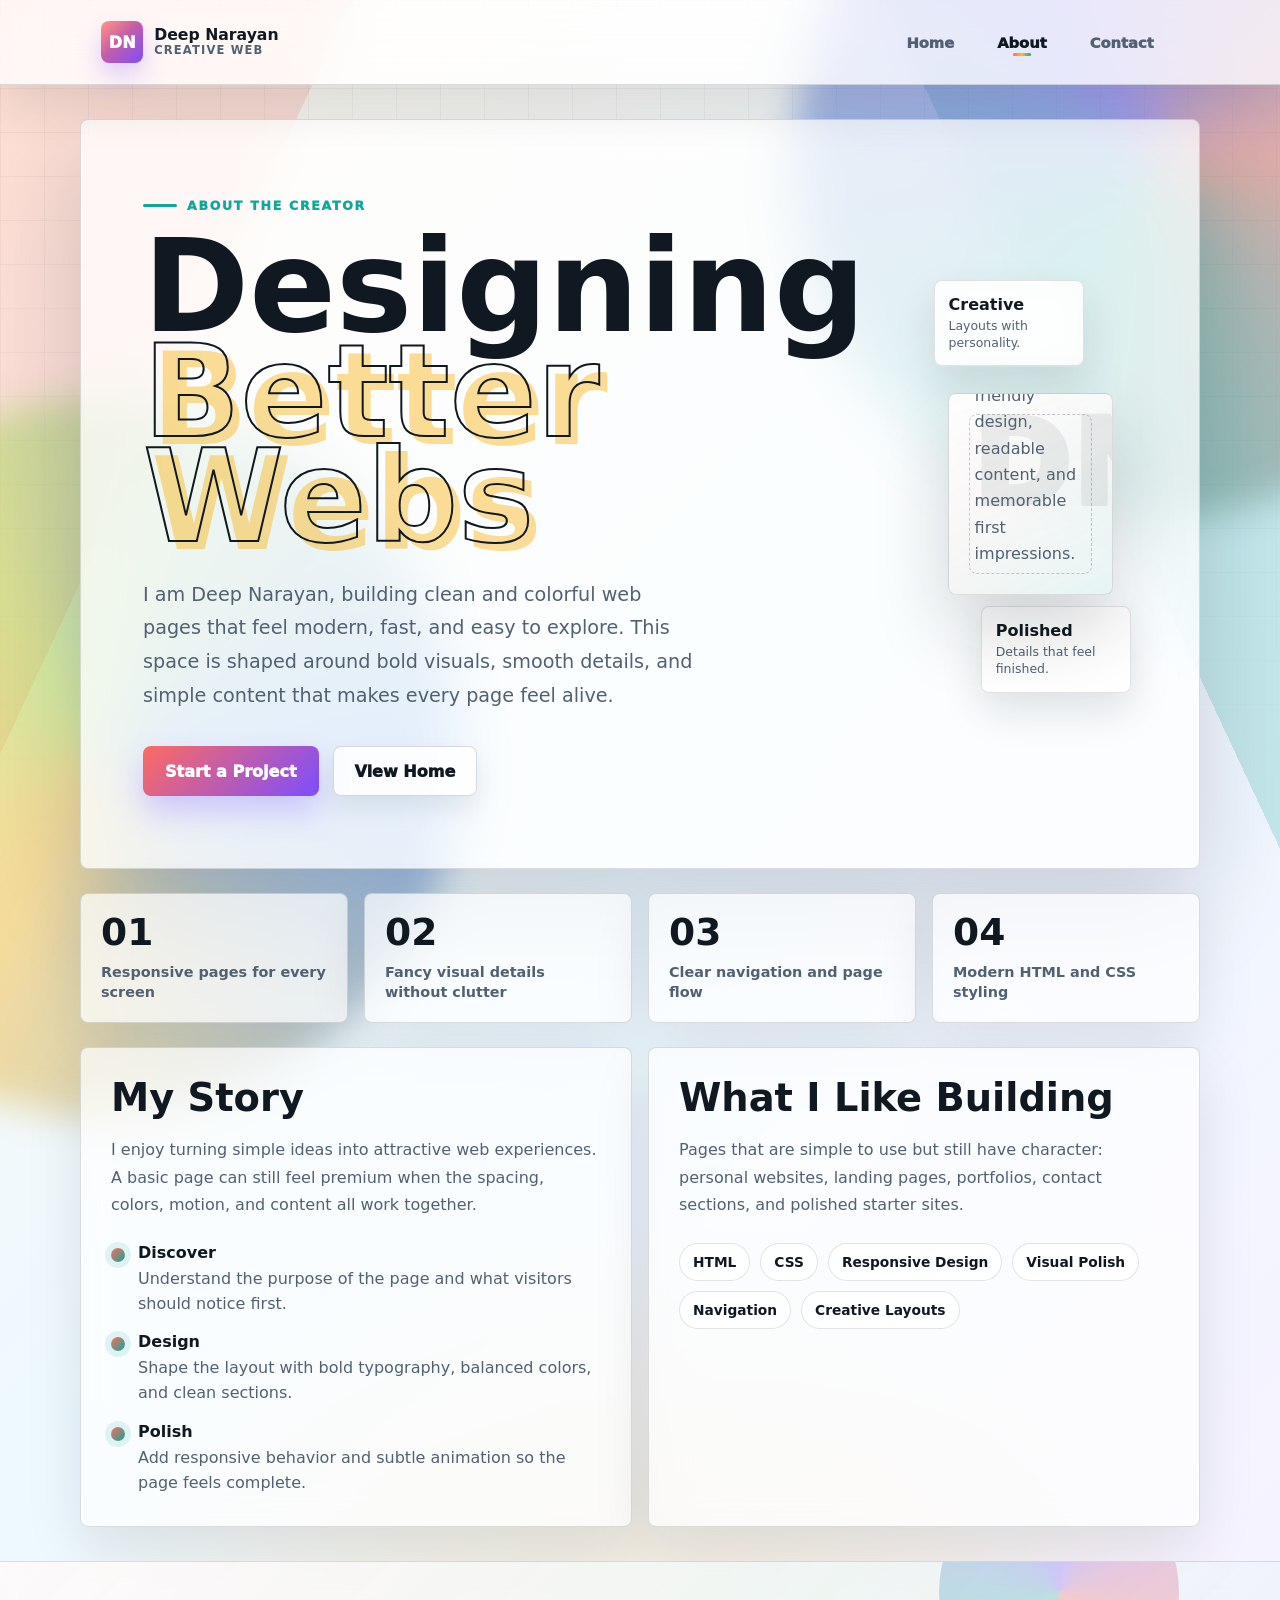
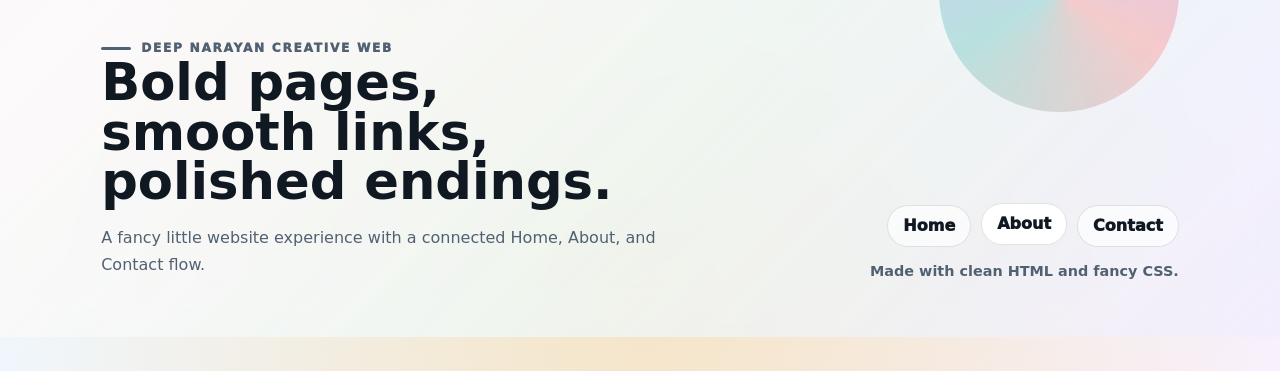
==== commit 20f51a57: "All pages title added" ====
--- a/about.html
+++ b/about.html
@@ -3,7 +3,7 @@
 <head>
   <meta charset="UTF-8" />
   <meta name="viewport" content="width=device-width, initial-scale=1.0" />
-  <title>About | Deep Narayan</title>
+  <title>:: About ::</title>
   <link rel="stylesheet" href="css/main_style.css" />
   <style>
     
--- a/css/main_style.css
+++ b/css/main_style.css
@@ -64,8 +64,28 @@
       /* border-radius: 999px; 
       background: linear-gradient(135deg, rgba(255, 255, 255, 0.88), rgba(255, 255, 255, 0.52)), linear-gradient(135deg, rgba(255, 107, 95, 0.12), rgba(17, 166, 154, 0.12), rgba(124, 77, 255, 0.12));  */
     }
-    .main-nav a { position: relative; z-index: 1; display: inline-flex; align-items: center; justify-content: center; min-height: 42px; padding: 0 18px; border-radius: 999px; color: var(--muted); font-size: 0.92rem; font-weight: 950; text-decoration: none; overflow: hidden; transition: color 180ms ease, transform 180ms ease, min-height 220ms ease; }
-    .main-nav a::before { content: ""; position: absolute; inset: 5px; z-index: -1; border-radius: inherit; background: rgba(255, 255, 255, 0.72); opacity: 0; transform: scale(0.78); transition: opacity 180ms ease, transform 180ms ease; }
+    .main-nav a { 
+      position: relative; 
+      z-index: 1; 
+      display: inline-flex; 
+      align-items: center; 
+      justify-content: center; 
+      min-height: 42px; 
+      padding: 0 18px; 
+      border-radius: 999px; 
+      color: var(--muted); 
+      font-size: 0.92rem; 
+      font-weight: 950; text-decoration: none; 
+      overflow: hidden; transition: color 180ms ease, transform 180ms ease, min-height 220ms ease; 
+    }
+    .main-nav a::before { 
+      content: ""; position:absolute; inset:5px; 
+      z-index: -1; 
+      border-radius:inherit; 
+      /* background: rgba(255, 255, 255, 0.72);  */
+      opacity: 0; transform: scale(0.78); 
+      transition: opacity 180ms ease, transform 180ms ease;
+     }
     .main-nav a::after { content: ""; position: absolute; left: 50%; bottom: 7px; width: 18px; height: 3px; border-radius: 999px; background: linear-gradient(90deg, var(--coral), var(--gold), var(--teal)); opacity: 0; transform: translateX(-50%) scaleX(0.35); transition: opacity 180ms ease, transform 180ms ease; }
     .main-nav a:hover { color: var(--ink); transform: translateY(-2px); }
     .main-nav a:hover::before, .main-nav a.active::before { opacity: 1; transform: scale(1); }
